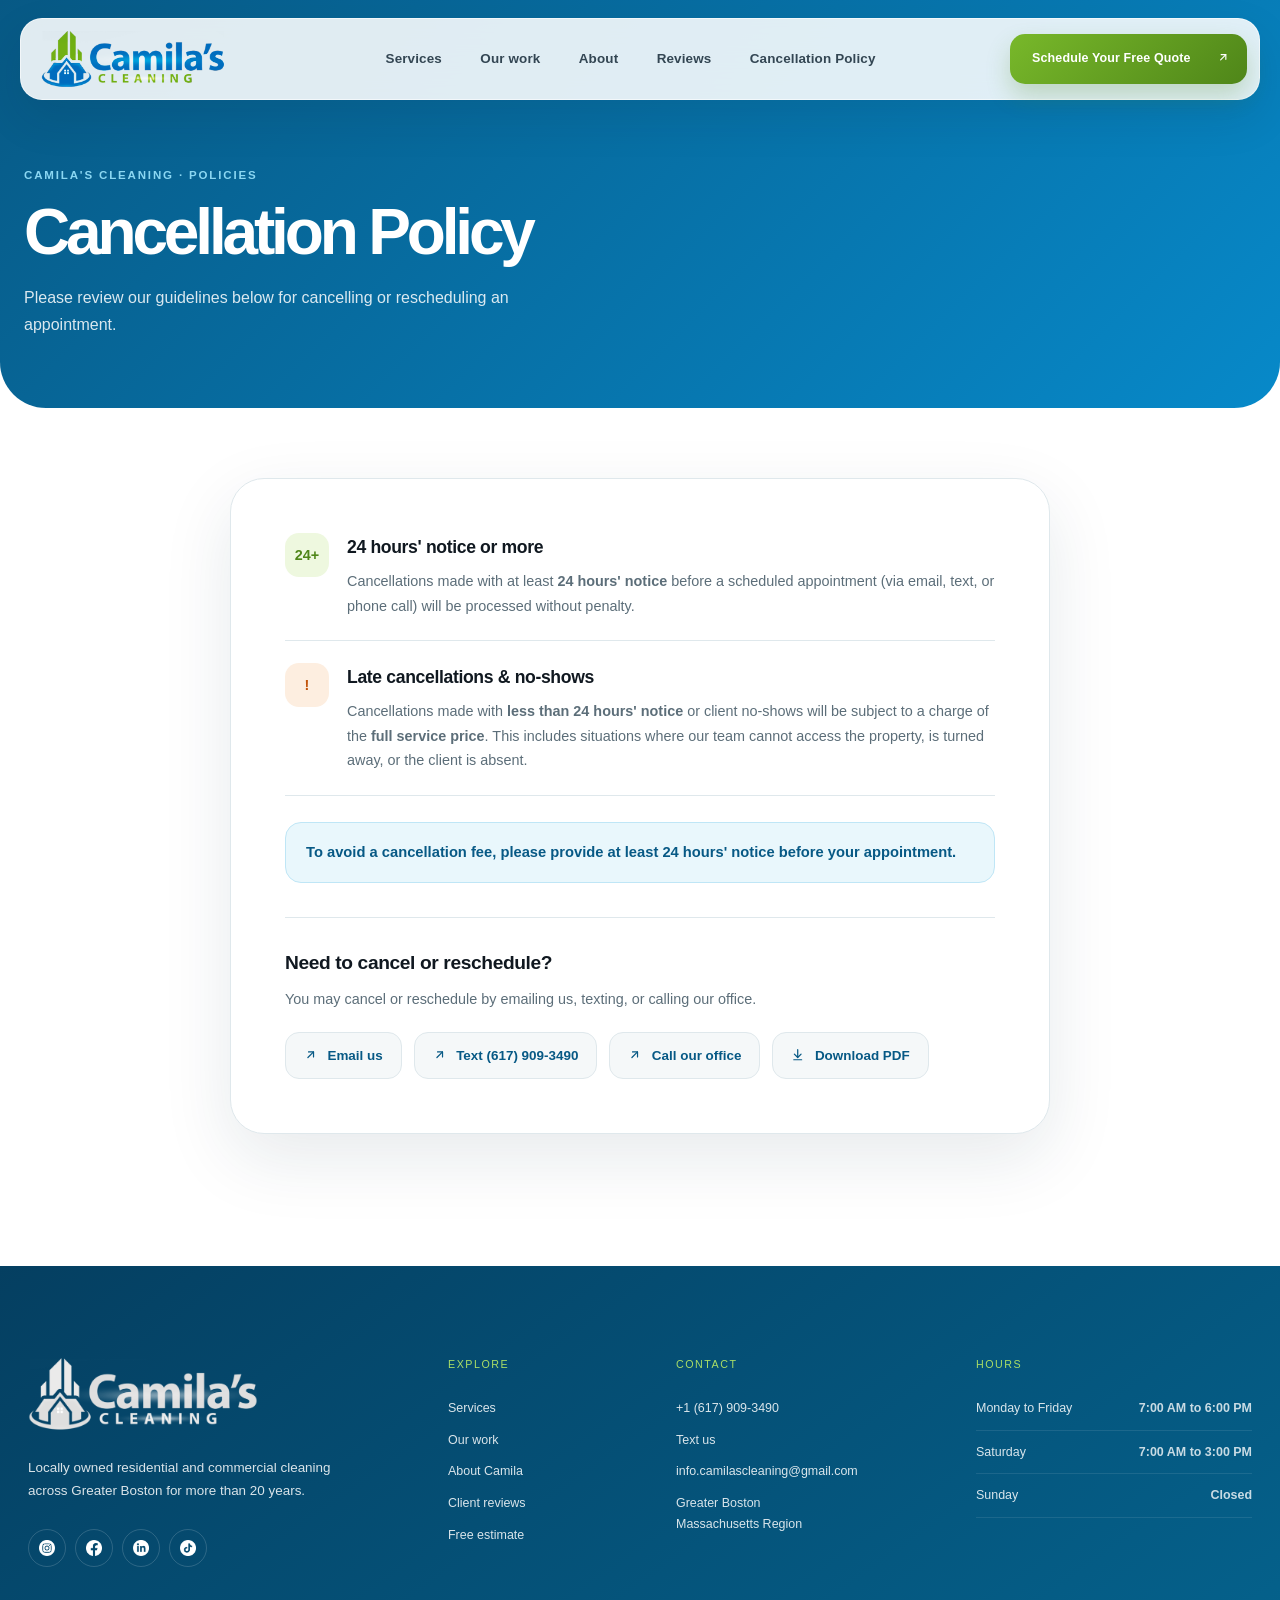
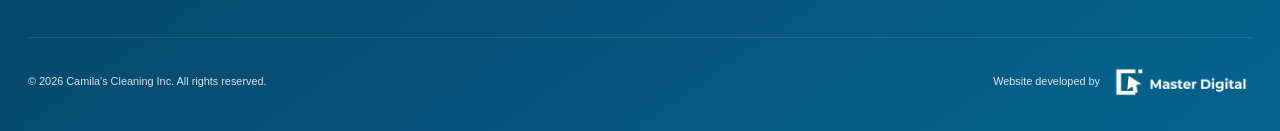
==== cancellation-policy.html @ 4cb4dc49 "Add Facebook/TikTok follow buttons and cancellation policy page Adds Facebook and TikTok buttons nex" ====
<!DOCTYPE html><html lang="en"><head><meta charSet="utf-8"/><meta name="viewport" content="width=device-width, initial-scale=1"/><meta name="theme-color" content="#071d29"/><title>Cancellation Policy | Camila&#x27;s Cleaning Inc</title><meta name="description" content="Camila's Cleaning Inc cancellation policy: how to cancel or reschedule an appointment and avoid a cancellation fee."/><meta property="og:title" content="Cancellation Policy | Camila&#x27;s Cleaning Inc"/><meta property="og:description" content="Please review our guidelines for cancelling or rescheduling an appointment."/><meta property="og:url" content="https://www.camilascleaningservice.com/cancellation-policy.html"/><meta property="og:site_name" content="Camila&#x27;s Cleaning Inc"/><meta property="og:type" content="website"/><meta property="og:locale" content="en_US"/><meta name="robots" content="noindex"/><link rel="shortcut icon" href="assets/brand/camilas-favicon.png"/><link rel="icon" href="assets/brand/camilas-favicon.png"/><link rel="apple-touch-icon" href="assets/brand/camilas-favicon.png"/><link rel="canonical" href="https://www.camilascleaningservice.com/cancellation-policy.html"/><link rel="stylesheet" href="styles.css"/></head><body><script type="application/ld+json">{"@context":"https://schema.org","@type":"WebPage","name":"Cancellation Policy","url":"https://www.camilascleaningservice.com/cancellation-policy.html","isPartOf":{"@type":"WebSite","name":"Camila's Cleaning Inc","url":"https://www.camilascleaningservice.com/"}}</script><svg width="0" height="0" style="position:absolute" aria-hidden="true" focusable="false"><defs><symbol id="i-star" viewBox="0 0 24 24"><path d="M12 17.27L18.18 21l-1.64-7.03L22 9.24l-7.19-.61L12 2 9.19 8.63 2 9.24l5.46 4.73L5.82 21z" fill="currentColor"/></symbol><symbol id="i-arrow-ur" viewBox="0 0 24 24" fill="none" stroke="currentColor" stroke-width="2.2" stroke-linecap="round" stroke-linejoin="round"><path d="M7 17 17 7"/><path d="M8 7h9v9"/></symbol><symbol id="i-arrow-r" viewBox="0 0 24 24" fill="none" stroke="currentColor" stroke-width="2.2" stroke-linecap="round" stroke-linejoin="round"><path d="M4 12h15"/><path d="M13 6l6 6-6 6"/></symbol><symbol id="i-download" viewBox="0 0 24 24" fill="none" stroke="currentColor" stroke-width="2.2" stroke-linecap="round" stroke-linejoin="round"><path d="M12 3v13"/><path d="M6 11l6 6 6-6"/><path d="M5 21h14"/></symbol></defs></svg><div class="site-loader" role="status" aria-live="polite" aria-label="Loading Camila&#x27;s Cleaning"><div class="loader-bubble loader-bubble--one" aria-hidden="true"></div><div class="loader-bubble loader-bubble--two" aria-hidden="true"></div><div class="loader-bubble loader-bubble--three" aria-hidden="true"></div><div class="loader-card"><div class="loader-mark" aria-hidden="true"><img src="assets/brand/camilas-logo-transparent.png" alt="" width="415" height="136"/><span class="loader-shine"></span></div><div class="loader-sparkles" aria-hidden="true"><span></span><span></span><span></span></div><strong>Preparing a fresh start</strong><span class="loader-copy">Camila&#x27;s Cleaning · Greater Boston</span><span class="loader-progress" aria-hidden="true"><i></i></span></div></div><header class="site-header"><a class="brand" href="index.html" aria-label="Camila&#x27;s Cleaning home"><img src="assets/brand/camilas-logo-transparent.png" alt="Camila&#x27;s Cleaning Inc" width="415" height="136"/></a><nav class="desktop-nav" aria-label="Main navigation"><a href="index.html#services">Services</a><a href="index.html#showcase-title">Our work</a><a href="index.html#about">About</a><a href="index.html#reviews">Reviews</a><a href="cancellation-policy.html" aria-current="page">Cancellation Policy</a></nav><a class="header-cta" href="index.html#contact"><span>Schedule Your Free Quote</span><span aria-hidden="true"><svg class="icon"><use href="#i-arrow-ur"></use></svg></span></a><details class="mobile-nav"><summary aria-label="Open navigation"><span></span><span></span></summary><nav aria-label="Mobile navigation"><a href="index.html#services">Services</a><a href="index.html#showcase-title">Our work</a><a href="index.html#about">About</a><a href="index.html#reviews">Reviews</a><a href="cancellation-policy.html" aria-current="page">Cancellation Policy</a><a href="index.html#contact">Free quote</a></nav></details></header><main id="top"><section class="policy-hero"><div class="policy-hero__inner reveal"><p class="eyebrow eyebrow--light">Camila&#x27;s Cleaning · Policies</p><h1>Cancellation Policy</h1><p class="policy-hero__lead">Please review our guidelines below for cancelling or rescheduling an appointment.</p></div></section><section class="section policy" id="policy"><div class="policy-card reveal"><div class="policy-block"><span class="policy-block__badge" aria-hidden="true">24+</span><div><h3>24 hours&#x27; notice or more</h3><p>Cancellations made with at least <strong>24 hours&#x27; notice</strong> before a scheduled appointment (via email, text, or phone call) will be processed without penalty.</p></div></div><div class="policy-block"><span class="policy-block__badge policy-block__badge--warn" aria-hidden="true">!</span><div><h3>Late cancellations &amp; no-shows</h3><p>Cancellations made with <strong>less than 24 hours&#x27; notice</strong> or client no-shows will be subject to a charge of the <strong>full service price</strong>. This includes situations where our team cannot access the property, is turned away, or the client is absent.</p></div></div><p class="policy-highlight">To avoid a cancellation fee, please provide at least 24 hours&#x27; notice before your appointment.</p><div class="policy-contact"><h3>Need to cancel or reschedule?</h3><p>You may cancel or reschedule by emailing us, texting, or calling our office.</p><div class="policy-contact__actions"><a href="mailto:info.camilascleaning@gmail.com?subject=Cancel%20or%20Reschedule%20Appointment"><span aria-hidden="true"><svg class="icon"><use href="#i-arrow-ur"></use></svg></span>Email us</a><a href="sms:+16179093490"><span aria-hidden="true"><svg class="icon"><use href="#i-arrow-ur"></use></svg></span>Text (617) 909-3490</a><a href="tel:+16179093490"><span aria-hidden="true"><svg class="icon"><use href="#i-arrow-ur"></use></svg></span>Call our office</a><a href="assets/documents/cancellation-policy.pdf" target="_blank" rel="noreferrer"><span aria-hidden="true"><svg class="icon"><use href="#i-download"></use></svg></span>Download PDF</a></div></div></div></section></main><footer class="footer"><div class="footer-main"><div class="footer-brand"><a href="index.html" aria-label="Back to home"><img src="assets/brand/camilas-mark-transparent.png" alt="Camila&#x27;s Cleaning Inc" width="600" height="210"/></a><p>Locally owned residential and commercial cleaning across Greater Boston for more than 20 years.</p><div class="social-links" aria-label="Social media"><a href="https://www.instagram.com/camilascleaningservice/" target="_blank" rel="noreferrer" aria-label="Instagram"><img src="assets/social/instagram.png" alt="" width="48" height="48"/></a><a href="https://www.facebook.com/cleaningbycamilas" target="_blank" rel="noreferrer" aria-label="Facebook"><img src="assets/social/facebook.png" alt="" width="48" height="48"/></a><a href="https://www.linkedin.com/in/camila-machado-519096186/" target="_blank" rel="noreferrer" aria-label="LinkedIn"><img src="assets/social/linkedin.png" alt="" width="48" height="48"/></a><a href="https://www.tiktok.com/@camilascleaningservice" target="_blank" rel="noreferrer" aria-label="TikTok"><img src="assets/social/tiktok.png" alt="" width="48" height="48"/></a></div></div><div class="footer-column"><h3>Explore</h3><a href="index.html#services">Services</a><a href="index.html#showcase-title">Our work</a><a href="index.html#about">About Camila</a><a href="index.html#reviews">Client reviews</a><a href="index.html#contact">Free estimate</a></div><div class="footer-column"><h3>Contact</h3><a href="tel:+16179093490">+1 (617) 909-3490</a><a href="sms:+16179093490">Text us</a><a href="mailto:info.camilascleaning@gmail.com">info.camilascleaning@gmail.com</a><span>Greater Boston<br/>Massachusetts Region</span></div><div class="footer-column footer-hours"><h3>Hours</h3><div><span>Monday to Friday</span><strong>7:00 AM to 6:00 PM</strong></div><div><span>Saturday</span><strong>7:00 AM to 3:00 PM</strong></div><div><span>Sunday</span><strong>Closed</strong></div></div></div><div class="footer-bottom"><span>© 2026 Camila&#x27;s Cleaning Inc. All rights reserved.</span><span class="footer-credit"><span>Website developed by</span><img src="assets/brand/master-digital-white.png" alt="Master Digital" width="2400" height="693"/></span></div></footer><div class="mobile-dock" aria-label="Quick contact"><a href="tel:+16179093490"><span>Call</span><strong>(617) 909-3490</strong></a><a href="sms:+16179093490"><span>Text us</span><strong>Free quote <svg class="icon" aria-hidden="true"><use href="#i-arrow-ur"></use></svg></strong></a></div><script src="script.js" defer></script></body></html>
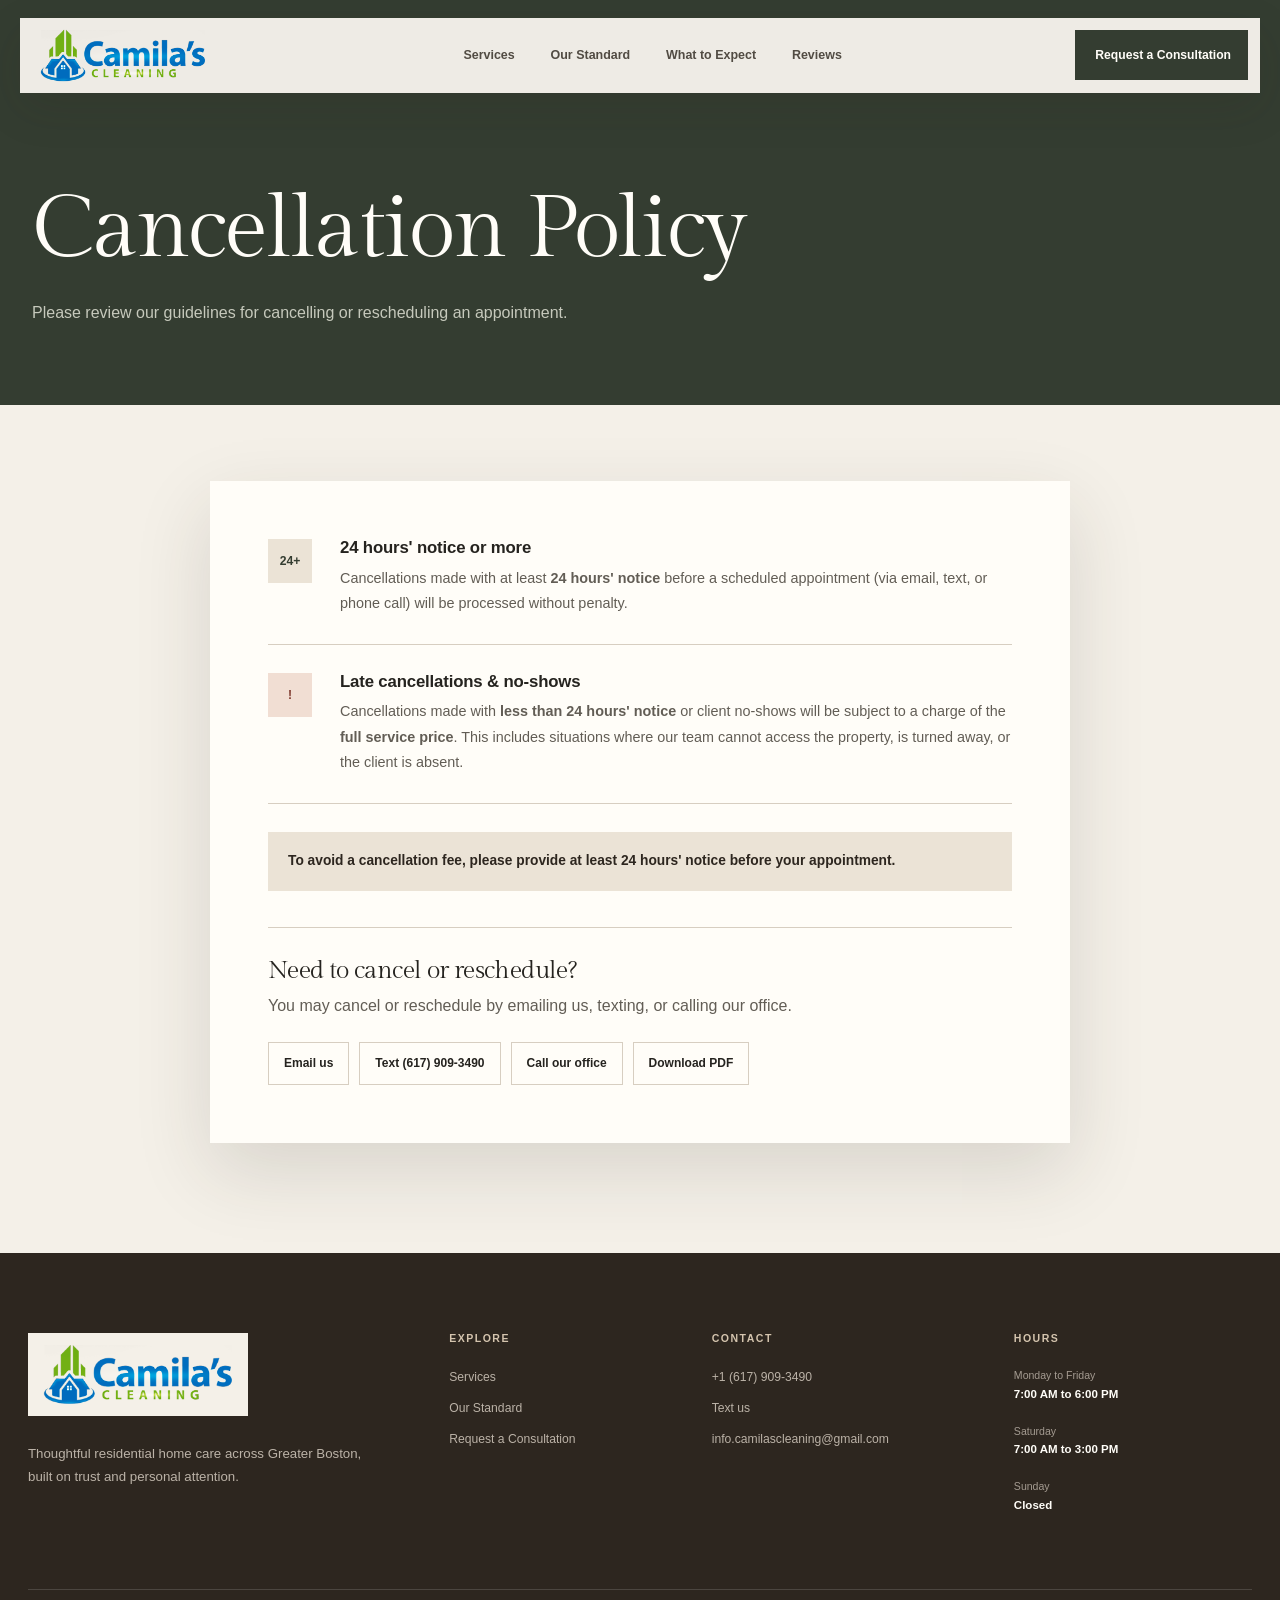
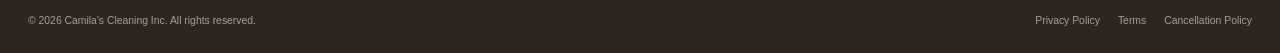
==== commit 42acbedf: "Evolve site with premium residential experience" ====
--- a/cancellation-policy.html
+++ b/cancellation-policy.html
@@ -1 +1,37 @@
-<!DOCTYPE html><html lang="en"><head><meta charSet="utf-8"/><meta name="viewport" content="width=device-width, initial-scale=1"/><meta name="theme-color" content="#071d29"/><title>Cancellation Policy | Camila&#x27;s Cleaning Inc</title><meta name="description" content="Camila's Cleaning Inc cancellation policy: how to cancel or reschedule an appointment and avoid a cancellation fee."/><meta property="og:title" content="Cancellation Policy | Camila&#x27;s Cleaning Inc"/><meta property="og:description" content="Please review our guidelines for cancelling or rescheduling an appointment."/><meta property="og:url" content="https://www.camilascleaningservice.com/cancellation-policy.html"/><meta property="og:site_name" content="Camila&#x27;s Cleaning Inc"/><meta property="og:type" content="website"/><meta property="og:locale" content="en_US"/><meta name="robots" content="noindex"/><link rel="shortcut icon" href="assets/brand/camilas-favicon.png"/><link rel="icon" href="assets/brand/camilas-favicon.png"/><link rel="apple-touch-icon" href="assets/brand/camilas-favicon.png"/><link rel="canonical" href="https://www.camilascleaningservice.com/cancellation-policy.html"/><link rel="stylesheet" href="styles.css"/></head><body><script type="application/ld+json">{"@context":"https://schema.org","@type":"WebPage","name":"Cancellation Policy","url":"https://www.camilascleaningservice.com/cancellation-policy.html","isPartOf":{"@type":"WebSite","name":"Camila's Cleaning Inc","url":"https://www.camilascleaningservice.com/"}}</script><svg width="0" height="0" style="position:absolute" aria-hidden="true" focusable="false"><defs><symbol id="i-star" viewBox="0 0 24 24"><path d="M12 17.27L18.18 21l-1.64-7.03L22 9.24l-7.19-.61L12 2 9.19 8.63 2 9.24l5.46 4.73L5.82 21z" fill="currentColor"/></symbol><symbol id="i-arrow-ur" viewBox="0 0 24 24" fill="none" stroke="currentColor" stroke-width="2.2" stroke-linecap="round" stroke-linejoin="round"><path d="M7 17 17 7"/><path d="M8 7h9v9"/></symbol><symbol id="i-arrow-r" viewBox="0 0 24 24" fill="none" stroke="currentColor" stroke-width="2.2" stroke-linecap="round" stroke-linejoin="round"><path d="M4 12h15"/><path d="M13 6l6 6-6 6"/></symbol><symbol id="i-download" viewBox="0 0 24 24" fill="none" stroke="currentColor" stroke-width="2.2" stroke-linecap="round" stroke-linejoin="round"><path d="M12 3v13"/><path d="M6 11l6 6 6-6"/><path d="M5 21h14"/></symbol></defs></svg><div class="site-loader" role="status" aria-live="polite" aria-label="Loading Camila&#x27;s Cleaning"><div class="loader-bubble loader-bubble--one" aria-hidden="true"></div><div class="loader-bubble loader-bubble--two" aria-hidden="true"></div><div class="loader-bubble loader-bubble--three" aria-hidden="true"></div><div class="loader-card"><div class="loader-mark" aria-hidden="true"><img src="assets/brand/camilas-logo-transparent.png" alt="" width="415" height="136"/><span class="loader-shine"></span></div><div class="loader-sparkles" aria-hidden="true"><span></span><span></span><span></span></div><strong>Preparing a fresh start</strong><span class="loader-copy">Camila&#x27;s Cleaning · Greater Boston</span><span class="loader-progress" aria-hidden="true"><i></i></span></div></div><header class="site-header"><a class="brand" href="index.html" aria-label="Camila&#x27;s Cleaning home"><img src="assets/brand/camilas-logo-transparent.png" alt="Camila&#x27;s Cleaning Inc" width="415" height="136"/></a><nav class="desktop-nav" aria-label="Main navigation"><a href="index.html#services">Services</a><a href="index.html#showcase-title">Our work</a><a href="index.html#about">About</a><a href="index.html#reviews">Reviews</a><a href="cancellation-policy.html" aria-current="page">Cancellation Policy</a></nav><a class="header-cta" href="index.html#contact"><span>Schedule Your Free Quote</span><span aria-hidden="true"><svg class="icon"><use href="#i-arrow-ur"></use></svg></span></a><details class="mobile-nav"><summary aria-label="Open navigation"><span></span><span></span></summary><nav aria-label="Mobile navigation"><a href="index.html#services">Services</a><a href="index.html#showcase-title">Our work</a><a href="index.html#about">About</a><a href="index.html#reviews">Reviews</a><a href="cancellation-policy.html" aria-current="page">Cancellation Policy</a><a href="index.html#contact">Free quote</a></nav></details></header><main id="top"><section class="policy-hero"><div class="policy-hero__inner reveal"><p class="eyebrow eyebrow--light">Camila&#x27;s Cleaning · Policies</p><h1>Cancellation Policy</h1><p class="policy-hero__lead">Please review our guidelines below for cancelling or rescheduling an appointment.</p></div></section><section class="section policy" id="policy"><div class="policy-card reveal"><div class="policy-block"><span class="policy-block__badge" aria-hidden="true">24+</span><div><h3>24 hours&#x27; notice or more</h3><p>Cancellations made with at least <strong>24 hours&#x27; notice</strong> before a scheduled appointment (via email, text, or phone call) will be processed without penalty.</p></div></div><div class="policy-block"><span class="policy-block__badge policy-block__badge--warn" aria-hidden="true">!</span><div><h3>Late cancellations &amp; no-shows</h3><p>Cancellations made with <strong>less than 24 hours&#x27; notice</strong> or client no-shows will be subject to a charge of the <strong>full service price</strong>. This includes situations where our team cannot access the property, is turned away, or the client is absent.</p></div></div><p class="policy-highlight">To avoid a cancellation fee, please provide at least 24 hours&#x27; notice before your appointment.</p><div class="policy-contact"><h3>Need to cancel or reschedule?</h3><p>You may cancel or reschedule by emailing us, texting, or calling our office.</p><div class="policy-contact__actions"><a href="mailto:info.camilascleaning@gmail.com?subject=Cancel%20or%20Reschedule%20Appointment"><span aria-hidden="true"><svg class="icon"><use href="#i-arrow-ur"></use></svg></span>Email us</a><a href="sms:+16179093490"><span aria-hidden="true"><svg class="icon"><use href="#i-arrow-ur"></use></svg></span>Text (617) 909-3490</a><a href="tel:+16179093490"><span aria-hidden="true"><svg class="icon"><use href="#i-arrow-ur"></use></svg></span>Call our office</a><a href="assets/documents/cancellation-policy.pdf" target="_blank" rel="noreferrer"><span aria-hidden="true"><svg class="icon"><use href="#i-download"></use></svg></span>Download PDF</a></div></div></div></section></main><footer class="footer"><div class="footer-main"><div class="footer-brand"><a href="index.html" aria-label="Back to home"><img src="assets/brand/camilas-mark-transparent.png" alt="Camila&#x27;s Cleaning Inc" width="600" height="210"/></a><p>Locally owned residential and commercial cleaning across Greater Boston for more than 20 years.</p><div class="social-links" aria-label="Social media"><a href="https://www.instagram.com/camilascleaningservice/" target="_blank" rel="noreferrer" aria-label="Instagram"><img src="assets/social/instagram.png" alt="" width="48" height="48"/></a><a href="https://www.facebook.com/cleaningbycamilas" target="_blank" rel="noreferrer" aria-label="Facebook"><img src="assets/social/facebook.png" alt="" width="48" height="48"/></a><a href="https://www.linkedin.com/in/camila-machado-519096186/" target="_blank" rel="noreferrer" aria-label="LinkedIn"><img src="assets/social/linkedin.png" alt="" width="48" height="48"/></a><a href="https://www.tiktok.com/@camilascleaningservice" target="_blank" rel="noreferrer" aria-label="TikTok"><img src="assets/social/tiktok.png" alt="" width="48" height="48"/></a></div></div><div class="footer-column"><h3>Explore</h3><a href="index.html#services">Services</a><a href="index.html#showcase-title">Our work</a><a href="index.html#about">About Camila</a><a href="index.html#reviews">Client reviews</a><a href="index.html#contact">Free estimate</a></div><div class="footer-column"><h3>Contact</h3><a href="tel:+16179093490">+1 (617) 909-3490</a><a href="sms:+16179093490">Text us</a><a href="mailto:info.camilascleaning@gmail.com">info.camilascleaning@gmail.com</a><span>Greater Boston<br/>Massachusetts Region</span></div><div class="footer-column footer-hours"><h3>Hours</h3><div><span>Monday to Friday</span><strong>7:00 AM to 6:00 PM</strong></div><div><span>Saturday</span><strong>7:00 AM to 3:00 PM</strong></div><div><span>Sunday</span><strong>Closed</strong></div></div></div><div class="footer-bottom"><span>© 2026 Camila&#x27;s Cleaning Inc. All rights reserved.</span><span class="footer-credit"><span>Website developed by</span><img src="assets/brand/master-digital-white.png" alt="Master Digital" width="2400" height="693"/></span></div></footer><div class="mobile-dock" aria-label="Quick contact"><a href="tel:+16179093490"><span>Call</span><strong>(617) 909-3490</strong></a><a href="sms:+16179093490"><span>Text us</span><strong>Free quote <svg class="icon" aria-hidden="true"><use href="#i-arrow-ur"></use></svg></strong></a></div><script src="script.js" defer></script></body></html>+<!doctype html>
+<html lang="en">
+<head>
+  <meta charset="utf-8">
+  <meta name="viewport" content="width=device-width, initial-scale=1">
+  <meta name="theme-color" content="#343d31">
+  <title>Cancellation Policy | Camila's Cleaning Inc</title>
+  <meta name="description" content="Review Camila's Cleaning cancellation and rescheduling guidelines, including notice periods and contact options.">
+  <meta name="robots" content="noindex,follow">
+  <link rel="canonical" href="https://www.camilascleaningservice.com/cancellation-policy.html">
+  <link rel="icon" href="assets/brand/camilas-favicon.png">
+  <link rel="stylesheet" href="styles.css?v=20260816">
+</head>
+<body>
+  <a class="skip-link" href="#main">Skip to main content</a>
+  <header class="site-header" data-header>
+    <a class="brand" href="index.html" aria-label="Camila's Cleaning home"><img src="assets/brand/camilas-logo-transparent.png" alt="Camila's Cleaning Inc" width="415" height="136"></a>
+    <nav class="desktop-nav" aria-label="Main navigation"><a href="index.html#services">Services</a><a href="index.html#standard">Our Standard</a><a href="index.html#experience">What to Expect</a><a href="index.html#reviews">Reviews</a></nav>
+    <a class="header-cta" href="index.html#consultation">Request a Consultation</a>
+    <details class="mobile-nav"><summary aria-label="Open navigation"><span></span><span></span></summary><nav aria-label="Mobile navigation"><a href="index.html#services">Services</a><a href="index.html#standard">Our Standard</a><a href="index.html#experience">What to Expect</a><a href="index.html#reviews">Reviews</a><a href="index.html#consultation">Request a Consultation</a></nav></details>
+  </header>
+  <main id="main">
+    <section class="policy-hero"><div class="policy-hero__inner"><h1>Cancellation Policy</h1><p class="policy-hero__lead">Please review our guidelines for cancelling or rescheduling an appointment.</p></div></section>
+    <section class="section policy">
+      <div class="policy-card">
+        <div class="policy-block"><span class="policy-block__badge" aria-hidden="true">24+</span><div><h3>24 hours' notice or more</h3><p>Cancellations made with at least <strong>24 hours' notice</strong> before a scheduled appointment (via email, text, or phone call) will be processed without penalty.</p></div></div>
+        <div class="policy-block"><span class="policy-block__badge policy-block__badge--warn" aria-hidden="true">!</span><div><h3>Late cancellations &amp; no-shows</h3><p>Cancellations made with <strong>less than 24 hours' notice</strong> or client no-shows will be subject to a charge of the <strong>full service price</strong>. This includes situations where our team cannot access the property, is turned away, or the client is absent.</p></div></div>
+        <p class="policy-highlight">To avoid a cancellation fee, please provide at least 24 hours' notice before your appointment.</p>
+        <div class="policy-contact"><h3>Need to cancel or reschedule?</h3><p>You may cancel or reschedule by emailing us, texting, or calling our office.</p><div class="policy-contact__actions"><a href="mailto:info.camilascleaning@gmail.com?subject=Cancel%20or%20Reschedule%20Appointment">Email us</a><a href="sms:+16179093490">Text (617) 909-3490</a><a href="tel:+16179093490">Call our office</a><a href="assets/documents/cancellation-policy.pdf" target="_blank" rel="noreferrer">Download PDF</a></div></div>
+      </div>
+    </section>
+  </main>
+  <footer class="footer"><div class="footer-main"><div class="footer-brand"><a href="index.html" aria-label="Camila's Cleaning home"><img src="assets/brand/camilas-logo-transparent.png" alt="Camila's Cleaning Inc" width="415" height="136"></a><p>Thoughtful residential home care across Greater Boston, built on trust and personal attention.</p></div><div class="footer-column"><h3>Explore</h3><a href="index.html#services">Services</a><a href="index.html#standard">Our Standard</a><a href="index.html#consultation">Request a Consultation</a></div><div class="footer-column"><h3>Contact</h3><a href="tel:+16179093490">+1 (617) 909-3490</a><a href="sms:+16179093490">Text us</a><a href="mailto:info.camilascleaning@gmail.com">info.camilascleaning@gmail.com</a></div><div class="footer-column footer-hours"><h3>Hours</h3><div><span>Monday to Friday</span><strong>7:00 AM to 6:00 PM</strong></div><div><span>Saturday</span><strong>7:00 AM to 3:00 PM</strong></div><div><span>Sunday</span><strong>Closed</strong></div></div></div><div class="footer-bottom"><span>© 2026 Camila's Cleaning Inc. All rights reserved.</span><nav aria-label="Legal"><a href="privacy-policy.html">Privacy Policy</a><a href="terms.html">Terms</a><a href="cancellation-policy.html" aria-current="page">Cancellation Policy</a></nav></div></footer>
+  <script type="application/ld+json">{"@context":"https://schema.org","@type":"WebPage","name":"Cancellation Policy","url":"https://www.camilascleaningservice.com/cancellation-policy.html","isPartOf":{"@type":"WebSite","name":"Camila's Cleaning Inc","url":"https://www.camilascleaningservice.com/"}}</script>
+  <script src="script.js" defer></script>
+</body>
+</html>
--- a/styles.css
+++ b/styles.css
@@ -0,0 +1,413 @@
+@font-face{font-family:"Gilda Display";src:url("assets/fonts/gilda-display/gilda-display-regular.ttf") format("truetype");font-style:normal;font-weight:400;font-display:swap}
+
+:root{
+  --ivory:#f4f0e8;
+  --linen:#ebe3d6;
+  --sand:#d4c4ae;
+  --taupe:#9b8973;
+  --clay:#80654d;
+  --walnut:#2d261f;
+  --ink:#25231f;
+  --ink-soft:#625d55;
+  --olive:#59604a;
+  --olive-dark:#343d31;
+  --white:#fffdf8;
+  --line:#d7cec1;
+  --serif:"Gilda Display",Georgia,serif;
+  --sans:"Aptos","Segoe UI",Arial,sans-serif;
+  --content:min(1240px,calc(100% - 64px));
+  --focus:#66724e;
+  --shadow:0 28px 72px rgba(53,44,35,.14);
+}
+
+*{box-sizing:border-box}
+html{scroll-behavior:smooth;scroll-padding-top:108px;overflow-x:hidden}
+body{margin:0;background:var(--ivory);color:var(--ink);font-family:var(--sans);font-size:16px;line-height:1.65;-webkit-font-smoothing:antialiased;overflow-x:hidden}
+img,video,svg{display:block;max-width:100%}
+a{color:inherit;text-decoration:none}
+button,input,select,textarea{font:inherit}
+button{cursor:pointer}
+::selection{background:var(--olive);color:var(--white)}
+::-webkit-scrollbar{width:12px}
+::-webkit-scrollbar-track{background:var(--linen)}
+::-webkit-scrollbar-thumb{background:var(--taupe);border:3px solid var(--linen);border-radius:10px}
+:focus-visible{outline:3px solid var(--focus);outline-offset:4px}
+.svg-defs{position:absolute;width:0;height:0;overflow:hidden}
+.skip-link{position:fixed;z-index:1000;top:10px;left:10px;padding:10px 14px;background:var(--walnut);color:var(--white);transform:translateY(-160%);transition:transform .2s ease}
+.skip-link:focus{transform:none}
+
+h1,h2,h3{margin:0;font-family:var(--serif);font-weight:400;letter-spacing:-.025em;line-height:1.03;text-wrap:balance}
+h1{font-size:clamp(3.45rem,6.8vw,5.9rem)}
+h2{font-size:clamp(2.65rem,5vw,4.75rem)}
+h3{font-size:clamp(1.55rem,2.35vw,2.35rem)}
+p{margin:0;color:var(--ink-soft)}
+.section{width:var(--content);margin-inline:auto;padding:clamp(100px,12vw,172px) 0}
+.section-intro{display:grid;grid-template-columns:minmax(0,1.25fr) minmax(280px,.75fr);gap:clamp(40px,8vw,120px);align-items:end;margin-bottom:clamp(58px,7vw,94px)}
+.section-intro h2{max-width:760px}
+.section-intro p{max-width:520px;font-size:1.02rem;line-height:1.8}
+.section-intro--wide{grid-template-columns:minmax(0,1.1fr) minmax(320px,.9fr)}
+.button{display:inline-flex;align-items:center;justify-content:space-between;gap:30px;min-height:56px;padding:0 20px 0 24px;border:0;border-radius:2px;font-size:.83rem;font-weight:650;letter-spacing:.01em;transition:transform .24s cubic-bezier(.22,1,.36,1),background-color .2s,color .2s}
+.button svg,.text-link svg,.header-cta svg,.work-gallery__video span svg,.google-link>svg{width:18px;height:18px;flex:none}
+.button:hover,.button:focus-visible{transform:translateY(-3px)}
+.button--light{background:var(--white);color:var(--walnut)}
+.button--light:hover{background:var(--linen)}
+.button--sand{background:var(--sand);color:var(--walnut)}
+.button--sand:hover{background:#e0d1bc}
+.button--dark{background:var(--walnut);color:var(--white)}
+.button--dark:hover{background:var(--olive-dark)}
+.text-link{display:inline-flex;align-items:center;gap:10px;width:max-content;font-size:.84rem;font-weight:650;text-decoration:underline;text-decoration-thickness:1px;text-underline-offset:7px;transition:opacity .2s}
+.text-link:hover{opacity:.7}
+.text-link--light{color:var(--white)}
+
+.site-header{position:fixed;z-index:100;top:18px;left:50%;width:min(1340px,calc(100% - 40px));min-height:74px;padding:10px 12px 10px 20px;display:grid;grid-template-columns:190px 1fr auto;align-items:center;background:rgba(250,247,241,.94);backdrop-filter:blur(16px);box-shadow:0 15px 46px rgba(42,35,28,.12);transform:translateX(-50%);transition:box-shadow .25s,background .25s}
+.site-header.is-scrolled{background:rgba(250,247,241,.98);box-shadow:0 18px 52px rgba(42,35,28,.18)}
+.brand{width:166px}
+.brand img{width:100%;height:auto}
+.desktop-nav{display:flex;justify-content:center;gap:clamp(18px,2.8vw,42px)}
+.desktop-nav a{position:relative;color:#514b43;font-size:.78rem;font-weight:620}
+.desktop-nav a::after{content:"";position:absolute;right:0;bottom:-8px;left:0;height:1px;background:var(--olive);transform:scaleX(0);transform-origin:right;transition:transform .22s}
+.desktop-nav a:hover::after,.desktop-nav a:focus-visible::after{transform:scaleX(1);transform-origin:left}
+.header-cta{display:flex;align-items:center;gap:20px;min-height:50px;padding:0 17px 0 20px;background:var(--olive-dark);color:var(--white);font-size:.76rem;font-weight:650;transition:background .2s,transform .2s}
+.header-cta:hover,.header-cta:focus-visible{background:var(--walnut);transform:translateY(-2px)}
+.header-cta svg{width:17px;height:17px}
+.mobile-nav{display:none}
+
+.hero{min-height:min(920px,100svh);display:grid;grid-template-columns:minmax(0,.84fr) minmax(0,1.16fr);padding-top:0;background:var(--walnut);color:var(--white);overflow:hidden}
+.hero-copy{position:relative;z-index:2;display:flex;flex-direction:column;justify-content:center;padding:150px clamp(42px,6vw,96px) 74px max(40px,calc(50vw - 670px))}
+.hero-location{margin-bottom:32px;color:#d6cbbb;font-size:.68rem;font-weight:650;letter-spacing:.15em;text-transform:uppercase}
+.hero h1{max-width:650px;color:var(--white)}
+.hero-lead{max-width:540px;margin-top:28px;color:#d7cec2;font-size:1.05rem;line-height:1.8}
+.hero-actions{display:flex;align-items:center;gap:28px;margin-top:38px}
+.hero-note{max-width:440px;margin-top:clamp(50px,9vh,92px);padding-top:22px;border-top:1px solid rgba(255,255,255,.24);color:#bdb4a8;font-family:var(--serif);font-size:1.1rem;line-height:1.5}
+.hero-visual{position:relative;min-height:720px;overflow:hidden;clip-path:inset(0 0 0 100%);animation:hero-unveil 1.25s .1s cubic-bezier(.16,1,.3,1) forwards}
+.hero-visual::after{content:"";position:absolute;inset:0;background:linear-gradient(90deg,rgba(45,38,31,.22),transparent 30%)}
+.hero-visual>img{width:100%;height:100%;object-fit:cover;object-position:center 58%;filter:saturate(.72) sepia(.08) contrast(.96)}
+.hero-caption{position:absolute;z-index:2;right:0;bottom:0;min-width:280px;padding:22px 30px;background:var(--ivory);color:var(--walnut)}
+.hero-caption span{display:block;color:var(--ink-soft);font-size:.64rem;letter-spacing:.13em;text-transform:uppercase}
+.hero-caption strong{display:block;margin-top:5px;font-family:var(--serif);font-size:1.12rem;font-weight:400}
+@keyframes hero-unveil{to{clip-path:inset(0 0 0 0)}}
+
+.trust-ribbon{display:grid;grid-template-columns:repeat(4,1fr);width:100%;border-bottom:1px solid var(--line);background:var(--linen)}
+.trust-ribbon span{padding:22px 18px;border-right:1px solid var(--line);color:#5d554c;text-align:center;font-size:.67rem;font-weight:650;letter-spacing:.1em;text-transform:uppercase}
+.trust-ribbon span:last-child{border-right:0}
+
+.service-editorial{display:grid;grid-template-columns:minmax(0,1.02fr) minmax(0,.98fr);gap:clamp(44px,6vw,82px);align-items:start}
+.service-feature{background:var(--linen)}
+.service-feature__image{height:480px;overflow:hidden}
+.service-feature__image img{width:100%;height:100%;object-fit:cover;object-position:center 62%;filter:saturate(.7)}
+.service-feature__copy{padding:38px 42px 44px}
+.service-index{display:block;color:var(--clay);font-size:.67rem;font-weight:680;letter-spacing:.14em}
+.service-feature h3{max-width:430px;margin-top:20px;font-size:clamp(2.2rem,3.3vw,3.45rem)}
+.service-feature p{max-width:500px;margin-top:18px;line-height:1.75}
+.service-details{display:flex;flex-wrap:wrap;gap:8px 22px;margin:28px 0 0;padding:20px 0 0;border-top:1px solid #cfc2b2;list-style:none}
+.service-details li{color:#574e44;font-size:.72rem;font-weight:630;letter-spacing:.06em;text-transform:uppercase}
+.service-list article{display:grid;grid-template-columns:52px 1fr;gap:20px;padding:30px 0;border-top:1px solid var(--line)}
+.service-list article:last-child{border-bottom:1px solid var(--line)}
+.service-list h3{font-size:clamp(1.75rem,2.5vw,2.6rem)}
+.service-list p{max-width:520px;margin-top:12px;font-size:.92rem;line-height:1.75}
+.additional-services{display:grid;grid-template-columns:minmax(240px,.7fr) minmax(320px,1fr) auto;gap:30px;align-items:center;margin-top:60px;padding:28px 0;border-top:1px solid var(--line);border-bottom:1px solid var(--line)}
+.additional-services>p{font-family:var(--serif);font-size:1.28rem;color:var(--ink)}
+.additional-services>div{display:flex;gap:12px 24px;flex-wrap:wrap}
+.additional-services>div span{font-size:.78rem;font-weight:640;color:#5c554c}
+
+.standard{padding:clamp(94px,10vw,145px) max(32px,calc(50vw - 620px));background:var(--olive-dark);color:var(--white)}
+.standard-heading{display:grid;grid-template-columns:1fr .7fr;gap:50px;align-items:end;margin-bottom:72px}
+.standard-heading h2{color:var(--white)}
+.standard-heading p{max-width:440px;color:#c8cabc;font-family:var(--serif);font-size:1.3rem;line-height:1.55}
+.standard-layout{display:grid;grid-template-columns:minmax(0,.8fr) minmax(0,1.2fr);gap:clamp(50px,8vw,120px);align-items:start}
+.standard-image{height:760px;overflow:hidden}
+.standard-image img{width:100%;height:100%;object-fit:cover;filter:saturate(.58) contrast(.96)}
+.standard-principles article{display:grid;grid-template-columns:52px 1fr;gap:20px;padding:25px 0;border-top:1px solid rgba(255,255,255,.2)}
+.standard-principles article>span{padding-top:5px;color:#b8ae9d;font-size:.66rem;letter-spacing:.14em}
+.standard-principles h3{color:var(--white);font-size:1.75rem}
+.standard-principles p{max-width:560px;margin-top:8px;color:#bdc0b3;font-size:.9rem;line-height:1.7}
+.standard-principles .button{margin-top:34px}
+
+.founder{display:grid;grid-template-columns:minmax(0,.9fr) minmax(0,1.1fr);min-height:740px;background:var(--linen)}
+.founder-image{overflow:hidden}
+.founder-image img{width:100%;height:100%;object-fit:cover;object-position:center 32%;filter:saturate(.75)}
+.founder-copy{display:flex;flex-direction:column;justify-content:center;padding:clamp(70px,9vw,140px) max(40px,calc(50vw - 620px)) clamp(70px,9vw,140px) clamp(50px,8vw,130px)}
+.founder-name{margin-bottom:25px;color:var(--clay);font-size:.68rem;font-weight:680;letter-spacing:.15em;text-transform:uppercase}
+.founder-copy h2{max-width:650px}
+.founder-lead{max-width:600px;margin-top:30px;color:var(--ink);font-family:var(--serif);font-size:1.35rem;line-height:1.55}
+.founder-copy>p:not(.founder-name):not(.founder-lead){max-width:600px;margin-top:20px;line-height:1.8}
+.founder-signature{display:block;margin-top:38px;font-family:var(--serif);font-size:1.22rem;color:var(--olive-dark)}
+
+.journey{padding-bottom:clamp(110px,13vw,180px)}
+.journey-list{display:grid;grid-template-columns:repeat(5,1fr);margin:0;padding:0;border-top:1px solid var(--line);list-style:none}
+.journey-list li{min-height:300px;padding:26px 25px 30px;border-right:1px solid var(--line);display:flex;flex-direction:column}
+.journey-list li:last-child{border-right:0}
+.journey-list>li>span{color:var(--clay);font-size:.66rem;font-weight:680;letter-spacing:.14em}
+.journey-list li>div{margin-top:auto}
+.journey-list h3{font-size:1.62rem}
+.journey-list p{margin-top:14px;font-size:.84rem;line-height:1.7}
+
+.work{padding:clamp(80px,10vw,130px) max(24px,calc(50vw - 670px));background:var(--walnut);color:var(--white)}
+.work-heading{display:flex;justify-content:space-between;align-items:end;gap:40px;margin-bottom:56px}
+.work-heading h2{max-width:780px;color:var(--white)}
+.work-gallery{display:grid;grid-template-columns:1.35fr .82fr .82fr;gap:14px;height:620px}
+.work-gallery>img,.work-gallery__video,.work-gallery__video video{width:100%;height:100%;object-fit:cover;overflow:hidden}
+.work-gallery>img{filter:saturate(.68)}
+.work-gallery__video{position:relative}
+.work-gallery__video::after{content:"";position:absolute;inset:0;background:linear-gradient(0deg,rgba(20,16,13,.65),transparent 45%)}
+.work-gallery__video span{position:absolute;z-index:2;right:24px;bottom:22px;left:24px;display:flex;justify-content:space-between;align-items:center;color:var(--white);font-family:var(--serif);font-size:1.25rem}
+
+.reviews-heading{display:flex;justify-content:space-between;align-items:end;gap:50px;margin-bottom:62px}
+.reviews-heading>div p{margin-top:18px;font-size:1rem}
+.google-link{display:grid;grid-template-columns:34px 1fr 20px;gap:14px;align-items:center;padding:16px 18px;background:var(--white);box-shadow:0 14px 40px rgba(55,46,37,.08);transition:transform .2s}
+.google-link:hover{transform:translateY(-3px)}
+.google-link strong,.google-link small{display:block}
+.google-link strong{font-size:.76rem}
+.google-link small{margin-top:2px;color:var(--ink-soft);font-size:.64rem}
+.review-carousel{width:100%;overflow-x:auto;overflow-y:hidden;scrollbar-width:none}
+.review-carousel::-webkit-scrollbar{display:none}
+.review-carousel.is-ready{overflow:hidden;-webkit-mask-image:linear-gradient(90deg,transparent,#000 3%,#000 97%,transparent);mask-image:linear-gradient(90deg,transparent,#000 3%,#000 97%,transparent)}
+.review-track{display:flex;gap:18px;width:max-content;transform:translateZ(0)}
+.review-group{display:flex;align-items:stretch;gap:18px}
+.review-carousel.is-ready .review-track{animation:review-marquee 46s linear infinite}
+.review-carousel.is-ready:not(.is-paused):not(:hover):not(:focus-within) .review-track{will-change:transform}
+.review-carousel:hover .review-track,.review-carousel:focus-within .review-track,.review-carousel.is-paused .review-track{animation-play-state:paused}
+.review-card{flex:0 0 clamp(340px,31vw,420px);min-height:460px;padding:32px;display:flex;flex-direction:column;border:1px solid var(--line);background:rgba(255,253,248,.25)}
+.review-card--featured{background:var(--linen)}
+.review-meta{display:flex;justify-content:space-between;align-items:center}
+.review-stars{display:flex;gap:2px;color:#987248}
+.review-stars svg{width:13px;height:13px}
+.review-card blockquote{margin:36px 0 34px;color:#39352f;font-family:var(--serif);font-size:1.12rem;line-height:1.55}
+.review-card footer{display:flex;align-items:center;gap:13px;margin-top:auto}
+.review-card footer img{width:48px;height:48px;border-radius:50%;object-fit:cover}
+.review-card footer strong{font-size:.74rem;font-weight:650}
+@keyframes review-marquee{to{transform:translate3d(calc(-50% - 9px),0,0)}}
+
+.areas{position:relative;display:grid;grid-template-columns:minmax(0,1.1fr) minmax(320px,.9fr);gap:80px;align-items:center;padding:clamp(86px,10vw,140px) max(32px,calc(50vw - 620px));background:var(--olive);color:var(--white);overflow:hidden}
+.areas-copy{position:relative;z-index:2}
+.areas h2{color:var(--white)}
+.areas-copy>p{max-width:640px;margin-top:26px;color:#e3e0d7;font-size:1.05rem;line-height:1.8}
+.areas-copy .areas-note{max-width:570px;color:#d8dbd1;font-size:.88rem}
+.areas .text-link{margin-top:32px}
+.areas-map{position:relative;min-height:360px;border:1px solid rgba(255,255,255,.22);display:flex;flex-direction:column;justify-content:center;padding:50px;background:rgba(255,255,255,.04)}
+.areas-map::before,.areas-map::after{content:"";position:absolute;border:1px solid rgba(255,255,255,.14);border-radius:50%}
+.areas-map::before{width:250px;height:250px;right:-40px;top:-60px}
+.areas-map::after{width:180px;height:180px;right:70px;bottom:-90px}
+.areas-map span{font-size:.66rem;letter-spacing:.15em;text-transform:uppercase;color:#e3e0d7}
+.areas-map strong{margin-top:12px;font-family:var(--serif);font-size:clamp(3rem,5vw,5rem);font-weight:400;line-height:.9}
+.areas-map i{position:absolute;right:23%;top:38%;width:12px;height:12px;border:3px solid var(--sand);border-radius:50%;box-shadow:0 0 0 10px rgba(212,196,174,.14)}
+
+.consultation{display:grid;grid-template-columns:minmax(0,.72fr) minmax(0,1.28fr);gap:clamp(50px,8vw,120px);padding:clamp(95px,11vw,150px) max(32px,calc(50vw - 620px));background:var(--white)}
+.consultation-copy{align-self:start;position:sticky;top:130px}
+.consultation-copy h2{max-width:480px}
+.consultation-copy>p{max-width:500px;margin-top:28px;line-height:1.8}
+.consultation-direct{margin-top:42px;border-top:1px solid var(--line)}
+.consultation-direct a{display:grid;grid-template-columns:54px 1fr;gap:18px;padding:16px 0;border-bottom:1px solid var(--line)}
+.consultation-direct span{color:var(--clay);font-size:.65rem;letter-spacing:.1em;text-transform:uppercase}
+.consultation-direct strong{font-size:.83rem;overflow-wrap:anywhere}
+.consultation-copy .consultation-hours{margin-top:26px;color:var(--ink-soft);font-size:.75rem}
+.consultation-form{display:grid;grid-template-columns:repeat(2,minmax(0,1fr));gap:24px 18px;padding:clamp(28px,4vw,50px);background:var(--ivory);box-shadow:var(--shadow)}
+.field{display:flex;flex-direction:column;gap:8px}
+.field--full{grid-column:1/-1}
+.field label{color:#4d473f;font-size:.73rem;font-weight:650}
+.field label span{color:#8a3f31}
+.field input,.field select,.field textarea{width:100%;min-height:51px;padding:12px 13px;border:1px solid #c8bcac;border-radius:0;background:var(--white);color:var(--ink);font-size:.86rem;transition:border-color .2s,box-shadow .2s}
+.field textarea{min-height:125px;resize:vertical}
+.field input::placeholder,.field textarea::placeholder{color:#746c62;opacity:1}
+.field input:focus,.field select:focus,.field textarea:focus{outline:0;border-color:var(--olive);box-shadow:0 0 0 3px rgba(89,96,74,.14)}
+.field [aria-invalid="true"]{border-color:#9c493b;background:#fff9f7}
+.form-footer{display:flex;justify-content:space-between;align-items:center;gap:30px;margin-top:8px;padding-top:26px;border-top:1px solid var(--line)}
+.form-footer p{max-width:330px;font-size:.68rem;line-height:1.6}
+.form-footer p a{text-decoration:underline;text-underline-offset:3px}
+.form-footer .button{white-space:nowrap}
+.form-status{min-height:24px;color:var(--olive-dark);font-size:.78rem;font-weight:620}
+.form-status.is-error{color:#8c362b}
+.form-honeypot{position:absolute;left:-9999px;width:1px;height:1px;overflow:hidden}
+
+.footer{padding:80px max(28px,calc(50vw - 620px)) 24px;background:var(--walnut);color:var(--white)}
+.footer-main{display:grid;grid-template-columns:1.35fr .75fr .9fr .9fr;gap:clamp(38px,5vw,72px);padding-bottom:66px}
+.footer-brand>a{display:inline-flex;align-items:center;justify-content:center;width:220px;min-height:74px;padding:10px 15px;background:var(--ivory)}
+.footer-brand>a img{width:100%;height:auto;max-width:100%;filter:none}
+.footer-brand>p{max-width:340px;margin-top:26px;color:#bbb2a7;font-size:.83rem;line-height:1.75}
+.social-links{display:flex;gap:10px;margin-top:28px}
+.social-links a{display:grid;place-items:center;width:44px;height:44px;border:1px solid rgba(255,255,255,.18);transition:background .2s,transform .2s}
+.social-links a:hover{background:rgba(255,255,255,.1);transform:translateY(-2px)}
+.social-links img{width:17px;height:17px;object-fit:contain;filter:grayscale(1) brightness(2)}
+.footer-column{display:flex;flex-direction:column;align-items:flex-start;gap:11px}
+.footer-column h3{margin-bottom:12px;color:#d4c4ae;font-family:var(--sans);font-size:.66rem;font-weight:700;letter-spacing:.14em;text-transform:uppercase}
+.footer-column a,.footer-column>span{color:#bbb2a7;font-size:.76rem;transition:color .2s}
+.footer-column a:hover{color:var(--white)}
+.footer-hours div{display:flex;flex-direction:column;margin-bottom:8px}
+.footer-hours div span{color:#a49b91;font-size:.66rem}
+.footer-hours div strong{font-size:.72rem;font-weight:560}
+.footer-bottom{display:flex;justify-content:space-between;align-items:center;gap:28px;padding-top:22px;border-top:1px solid rgba(255,255,255,.14);color:#a8a096;font-size:.65rem}
+.footer-bottom nav{display:flex;gap:18px}
+.footer-bottom a:hover{color:var(--white)}
+.footer-credit{display:flex;align-items:center;gap:9px}
+.footer-credit img{width:70px;height:auto}
+.mobile-dock{display:none}
+
+/* Policy and legal pages */
+.policy-hero{padding:185px max(32px,calc(50vw - 620px)) 78px;background:var(--olive-dark);color:var(--white)}
+.policy-hero__inner{max-width:840px}
+.policy-hero h1{color:var(--white)}
+.policy-hero__lead{max-width:650px;margin-top:24px;color:#c6c9bc;font-size:1rem;line-height:1.8}
+.policy{padding-top:76px;padding-bottom:110px}
+.policy-card{max-width:860px;margin:auto;padding:clamp(30px,5vw,58px);background:var(--white);box-shadow:var(--shadow)}
+.policy-block{display:grid;grid-template-columns:52px 1fr;gap:20px;padding:28px 0;border-bottom:1px solid var(--line)}
+.policy-block:first-child{padding-top:0}
+.policy-block__badge{display:grid;place-items:center;width:44px;height:44px;background:var(--linen);color:var(--olive-dark);font-size:.76rem;font-weight:700}
+.policy-block__badge--warn{background:#f1ded3;color:#813d31}
+.policy-block h3{font-family:var(--sans);font-size:1.05rem;font-weight:650;letter-spacing:-.01em}
+.policy-block p{margin-top:9px;font-size:.9rem;line-height:1.75}
+.policy-highlight{margin-top:28px;padding:18px 20px;background:var(--linen);color:var(--walnut);font-size:.86rem;font-weight:620}
+.policy-contact{margin-top:36px;padding-top:30px;border-top:1px solid var(--line)}
+.policy-contact h3{font-size:1.55rem}
+.policy-contact>p{margin-top:10px}
+.policy-contact__actions{display:flex;flex-wrap:wrap;gap:10px;margin-top:22px}
+.policy-contact__actions a{display:inline-flex;align-items:center;gap:9px;padding:11px 15px;border:1px solid var(--line);font-size:.75rem;font-weight:620}
+.policy-contact__actions svg{width:16px;height:16px}
+.legal-content h2{margin-top:46px;font-size:2rem}
+.legal-content h2:first-child{margin-top:0}
+.legal-content p,.legal-content li{font-size:.9rem;line-height:1.8;color:var(--ink-soft)}
+.legal-content p{margin-top:14px}
+.legal-content ul{margin:14px 0 0;padding-left:20px}
+.legal-content li+li{margin-top:8px}
+
+@media (max-width:1100px){
+  :root{--content:min(100% - 44px,980px)}
+  .site-header{grid-template-columns:160px 1fr auto}
+  .brand{width:148px}
+  .desktop-nav{gap:20px}
+  .desktop-nav a{font-size:.72rem}
+  .hero{grid-template-columns:1fr 1fr}
+  .hero-copy{padding-left:40px;padding-right:42px}
+  .hero-actions{align-items:flex-start;flex-direction:column;gap:20px}
+  .standard-layout{grid-template-columns:.9fr 1.1fr;gap:60px}
+  .standard-image{height:680px}
+  .journey-list{grid-template-columns:repeat(3,1fr)}
+  .journey-list li:nth-child(3){border-right:0}
+  .journey-list li:nth-child(n+4){border-top:1px solid var(--line)}
+  .footer-main{grid-template-columns:1.2fr 1fr 1fr}
+  .footer-hours{grid-column:2/4}
+}
+
+@media (max-width:860px){
+  html{scroll-padding-top:88px}
+  .site-header{top:10px;width:calc(100% - 20px);min-height:64px;grid-template-columns:1fr auto;padding:8px 10px 8px 16px}
+  .brand{width:150px}
+  .desktop-nav,.header-cta{display:none}
+  .mobile-nav{display:block;position:relative}
+  .mobile-nav summary{display:flex;flex-direction:column;justify-content:center;gap:6px;width:46px;height:46px;padding:12px;cursor:pointer;list-style:none;background:var(--olive-dark)}
+  .mobile-nav summary::-webkit-details-marker{display:none}
+  .mobile-nav summary span{display:block;width:100%;height:1px;background:var(--white);transition:transform .2s}
+  .mobile-nav[open] summary span:first-child{transform:translateY(3.5px) rotate(45deg)}
+  .mobile-nav[open] summary span:last-child{transform:translateY(-3.5px) rotate(-45deg)}
+  .mobile-nav nav{position:fixed;top:82px;right:10px;left:10px;display:flex;flex-direction:column;padding:16px;background:var(--ivory);box-shadow:var(--shadow)}
+  .mobile-nav nav a{padding:13px 8px;border-bottom:1px solid var(--line);font-family:var(--serif);font-size:1.25rem}
+  .mobile-nav nav a:last-child{margin-top:10px;padding:14px;background:var(--olive-dark);color:var(--white);font-family:var(--sans);font-size:.78rem;text-align:center}
+  .hero{min-height:auto;grid-template-columns:1fr;padding-top:0}
+  .hero-copy{min-height:680px;padding:128px 28px 72px}
+  .hero-location{margin-bottom:25px}
+  .hero-actions{flex-direction:row;align-items:center}
+  .hero-note{margin-top:64px}
+  .hero-visual{height:76svh;min-height:560px}
+  .hero-caption{min-width:240px}
+  .trust-ribbon{grid-template-columns:repeat(2,1fr)}
+  .trust-ribbon span:nth-child(2){border-right:0}
+  .trust-ribbon span:nth-child(-n+2){border-bottom:1px solid var(--line)}
+  .section-intro,.section-intro--wide{grid-template-columns:1fr;gap:24px;align-items:start}
+  .service-editorial{grid-template-columns:1fr;gap:50px}
+  .service-feature{display:grid;grid-template-columns:1.05fr .95fr}
+  .service-feature__image{height:100%}
+  .additional-services{grid-template-columns:1fr 1fr}
+  .additional-services .text-link{grid-column:1/-1}
+  .standard-heading{grid-template-columns:1fr;gap:22px}
+  .standard-layout{grid-template-columns:1fr}
+  .standard-image{height:560px}
+  .founder{grid-template-columns:1fr}
+  .founder-image{height:680px}
+  .founder-copy{padding:80px 32px}
+  .work-gallery{grid-template-columns:1.25fr .75fr;height:720px}
+  .work-gallery>img:last-child{display:none}
+  .areas{grid-template-columns:1fr;gap:50px}
+  .areas-map{min-height:300px}
+  .consultation{grid-template-columns:1fr}
+  .consultation-copy{position:static}
+  .footer-main{grid-template-columns:1fr 1fr}
+  .footer-brand{grid-column:1/-1}
+  .footer-hours{grid-column:auto}
+  .footer-bottom{flex-wrap:wrap}
+}
+
+@media (max-width:620px){
+  :root{--content:calc(100% - 32px)}
+  body{font-size:15px;padding-bottom:76px}
+  h1{font-size:clamp(3.15rem,14vw,4.65rem)}
+  h2{font-size:clamp(2.55rem,12vw,3.8rem)}
+  .section{padding:90px 0}
+  .hero{position:relative;display:block;min-height:100svh}
+  .hero-copy{min-height:100svh;justify-content:flex-end;padding:132px 20px 88px;background:linear-gradient(180deg,rgba(34,28,23,.12) 0%,rgba(34,28,23,.38) 31%,rgba(34,28,23,.94) 67%,rgba(34,28,23,.98) 100%)}
+  .hero-location{color:#eee6da}
+  .hero-lead{color:#f1ebe3;font-size:.98rem}
+  .hero-actions{align-items:stretch;flex-direction:column;gap:18px}
+  .hero-actions .button{width:100%}
+  .hero-note{display:none}
+  .hero-visual{position:absolute;inset:0;height:100%;min-height:0}
+  .hero-visual::after{background:linear-gradient(180deg,rgba(34,28,23,.06),rgba(34,28,23,.24) 40%,rgba(34,28,23,.68) 72%,rgba(34,28,23,.86))}
+  .hero-visual>img{object-position:62% center;filter:saturate(.66) sepia(.08) contrast(.9)}
+  .hero-caption{display:none}
+  .trust-ribbon span{padding:18px 10px;font-size:.58rem;line-height:1.5}
+  .section-intro{margin-bottom:48px}
+  .service-feature{display:block}
+  .service-feature__image{height:300px}
+  .service-feature__copy{padding:30px 24px 34px}
+  .service-list article{grid-template-columns:38px 1fr;gap:12px;padding:25px 0}
+  .additional-services{grid-template-columns:1fr;gap:18px}
+  .additional-services .text-link{grid-column:auto}
+  .standard{padding:88px 20px}
+  .standard-heading{margin-bottom:48px}
+  .standard-image{height:360px}
+  .standard-principles article{grid-template-columns:38px 1fr;gap:10px}
+  .founder-image{height:480px}
+  .founder-copy{padding:68px 20px}
+  .journey-list{grid-template-columns:1fr}
+  .journey-list li{min-height:0;padding:26px 0;display:grid;grid-template-columns:42px 1fr;border-right:0;border-top:1px solid var(--line)}
+  .journey-list li:first-child{border-top:0}
+  .journey-list li>div{margin-top:0}
+  .work{padding:76px 0}
+  .work-heading{align-items:flex-start;flex-direction:column;margin:0 20px 38px}
+  .work-gallery{display:flex;height:520px;gap:12px;padding:0 20px 14px;overflow-x:auto;overflow-y:hidden;scroll-snap-type:x mandatory;scroll-padding-inline:20px;scrollbar-width:thin;scrollbar-color:rgba(255,255,255,.38) transparent}
+  .work-gallery__video,.work-gallery>img{flex:0 0 calc(100vw - 56px);height:100%;scroll-snap-align:center}
+  .work-gallery>img:last-child{display:block}
+  .reviews-heading{align-items:flex-start;flex-direction:column;margin-bottom:42px}
+  .google-link{width:100%}
+  .review-card{flex-basis:calc(100vw - 62px);min-height:430px;padding:26px 22px}
+  .review-card blockquote{font-size:1.06rem}
+  .areas{padding:82px 20px}
+  .areas-map{min-height:280px;padding:30px}
+  .consultation{padding:82px 16px}
+  .consultation-form{grid-template-columns:1fr;padding:26px 18px;gap:18px}
+  .field--full{grid-column:auto}
+  .form-footer{align-items:stretch;flex-direction:column}
+  .form-footer .button{width:100%;white-space:normal}
+  .footer{padding:68px 22px 24px}
+  .footer-main{grid-template-columns:1fr;gap:42px}
+  .footer-brand{grid-column:auto}
+  .footer-bottom{align-items:flex-start;flex-direction:column}
+  .footer-bottom nav{flex-wrap:wrap}
+  .mobile-dock{position:fixed;z-index:110;right:8px;bottom:calc(8px + env(safe-area-inset-bottom));left:8px;display:grid;grid-template-columns:.72fr 1.28fr;padding:5px;background:var(--walnut);box-shadow:0 18px 50px rgba(30,24,18,.3)}
+  .mobile-dock a{display:flex;flex-direction:column;justify-content:center;min-height:54px;padding:7px 12px;color:var(--white)}
+  .mobile-dock a:last-child{background:var(--sand);color:var(--walnut)}
+  .mobile-dock span{font-size:.56rem;letter-spacing:.1em;text-transform:uppercase;opacity:.7}
+  .mobile-dock strong{font-size:.68rem;line-height:1.3}
+  .policy-hero{padding:135px 20px 58px}
+  .policy{padding-top:52px}
+  .policy-card{padding:28px 20px}
+  .policy-block{grid-template-columns:42px 1fr;gap:13px}
+}
+
+@media (prefers-reduced-motion:reduce){
+  html{scroll-behavior:auto}
+  .skip-link,.button,.text-link,.site-header,.desktop-nav a::after,.header-cta,.google-link,.field input,.field select,.field textarea,.social-links a,.footer-column a,.footer-column>span,.mobile-nav summary span{transition:none}
+  .hero-visual{clip-path:none;animation:none}
+  .review-carousel.is-ready{overflow-x:auto;-webkit-mask-image:none;mask-image:none;scroll-snap-type:x mandatory}
+  .review-carousel.is-ready .review-track{animation:none;transform:none;will-change:auto}
+  .review-group[aria-hidden="true"]{display:none}
+  .review-card{scroll-snap-align:start}
+}
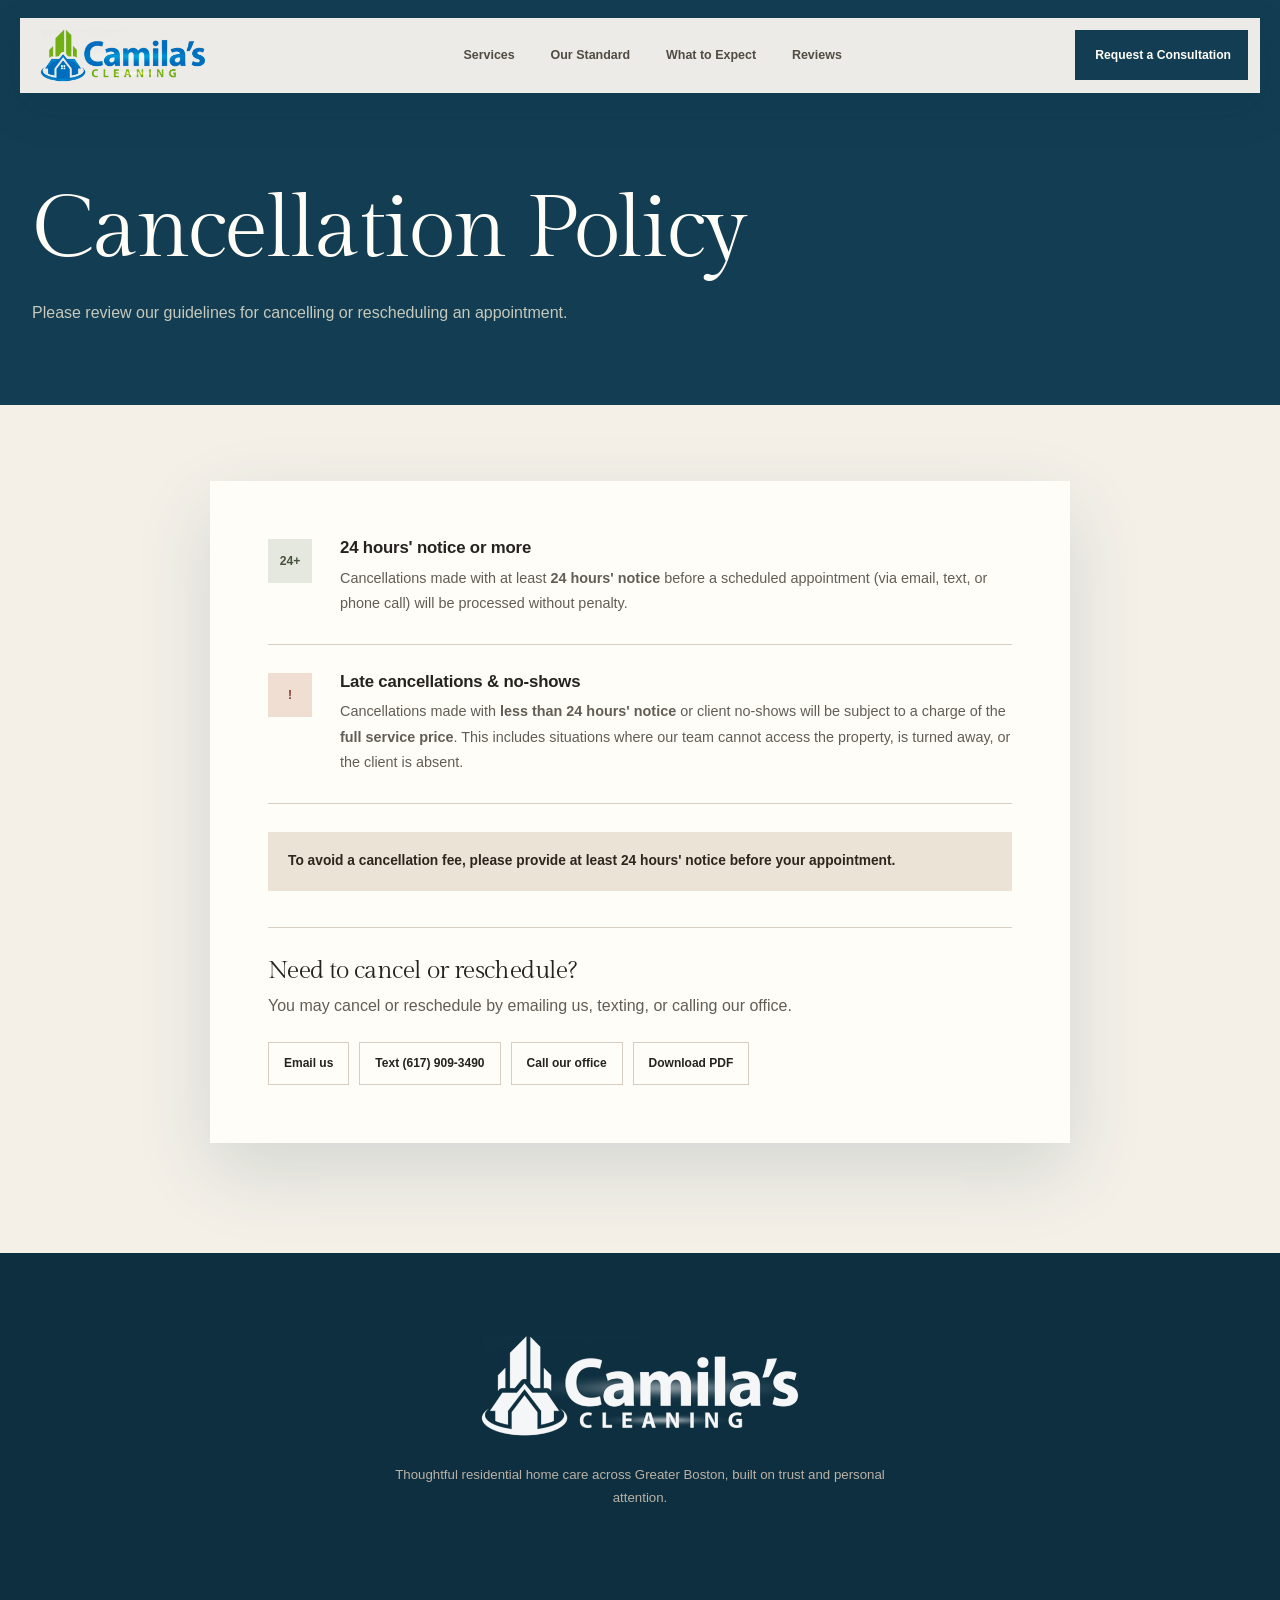
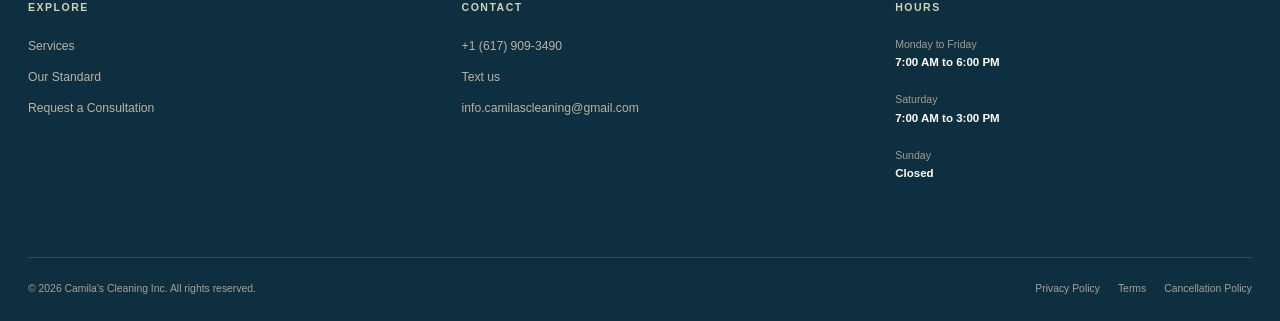
==== commit 5d3793d7: "Refine branding, services, and responsive layout" ====
--- a/cancellation-policy.html
+++ b/cancellation-policy.html
@@ -3,13 +3,13 @@
 <head>
   <meta charset="utf-8">
   <meta name="viewport" content="width=device-width, initial-scale=1">
-  <meta name="theme-color" content="#343d31">
+  <meta name="theme-color" content="#123d52">
   <title>Cancellation Policy | Camila's Cleaning Inc</title>
   <meta name="description" content="Review Camila's Cleaning cancellation and rescheduling guidelines, including notice periods and contact options.">
   <meta name="robots" content="noindex,follow">
   <link rel="canonical" href="https://www.camilascleaningservice.com/cancellation-policy.html">
   <link rel="icon" href="assets/brand/camilas-favicon.png">
-  <link rel="stylesheet" href="styles.css?v=20260816">
+  <link rel="stylesheet" href="styles.css?v=20260816-7">
 </head>
 <body>
   <a class="skip-link" href="#main">Skip to main content</a>
--- a/styles.css
+++ b/styles.css
@@ -9,15 +9,22 @@
   --walnut:#2d261f;
   --ink:#25231f;
   --ink-soft:#625d55;
-  --olive:#59604a;
-  --olive-dark:#343d31;
+  --navy:#1c536a;
+  --navy-dark:#123d52;
+  --navy-deep:#0d2f3f;
+  --blue-mist:#e2ecec;
+  --sage:#68765a;
+  --sage-dark:#46523b;
+  --sage-mist:#e4e8de;
+  --olive:var(--sage);
+  --olive-dark:var(--sage-dark);
   --white:#fffdf8;
   --line:#d7cec1;
   --serif:"Gilda Display",Georgia,serif;
   --sans:"Aptos","Segoe UI",Arial,sans-serif;
   --content:min(1240px,calc(100% - 64px));
-  --focus:#66724e;
-  --shadow:0 28px 72px rgba(53,44,35,.14);
+  --focus:#1c536a;
+  --shadow:0 28px 72px rgba(18,61,82,.14);
 }
 
 *{box-sizing:border-box}
@@ -27,11 +34,11 @@
 a{color:inherit;text-decoration:none}
 button,input,select,textarea{font:inherit}
 button{cursor:pointer}
-::selection{background:var(--olive);color:var(--white)}
+::selection{background:var(--navy);color:var(--white)}
 ::-webkit-scrollbar{width:12px}
 ::-webkit-scrollbar-track{background:var(--linen)}
-::-webkit-scrollbar-thumb{background:var(--taupe);border:3px solid var(--linen);border-radius:10px}
-:focus-visible{outline:3px solid var(--focus);outline-offset:4px}
+::-webkit-scrollbar-thumb{background:var(--sage);border:3px solid var(--linen);border-radius:10px}
+:focus-visible{outline:2px solid var(--white);outline-offset:3px;box-shadow:0 0 0 5px var(--focus)}
 .svg-defs{position:absolute;width:0;height:0;overflow:hidden}
 .skip-link{position:fixed;z-index:1000;top:10px;left:10px;padding:10px 14px;background:var(--walnut);color:var(--white);transform:translateY(-160%);transition:transform .2s ease}
 .skip-link:focus{transform:none}
@@ -51,157 +58,153 @@
 .button:hover,.button:focus-visible{transform:translateY(-3px)}
 .button--light{background:var(--white);color:var(--walnut)}
 .button--light:hover{background:var(--linen)}
-.button--sand{background:var(--sand);color:var(--walnut)}
-.button--sand:hover{background:#e0d1bc}
-.button--dark{background:var(--walnut);color:var(--white)}
-.button--dark:hover{background:var(--olive-dark)}
+.button--dark{background:var(--navy-dark);color:var(--white)}
+.button--dark:hover{background:var(--sage-dark)}
 .text-link{display:inline-flex;align-items:center;gap:10px;width:max-content;font-size:.84rem;font-weight:650;text-decoration:underline;text-decoration-thickness:1px;text-underline-offset:7px;transition:opacity .2s}
+.text-link:not(.text-link--light){color:var(--navy-dark)}
 .text-link:hover{opacity:.7}
 .text-link--light{color:var(--white)}
 
-.site-header{position:fixed;z-index:100;top:18px;left:50%;width:min(1340px,calc(100% - 40px));min-height:74px;padding:10px 12px 10px 20px;display:grid;grid-template-columns:190px 1fr auto;align-items:center;background:rgba(250,247,241,.94);backdrop-filter:blur(16px);box-shadow:0 15px 46px rgba(42,35,28,.12);transform:translateX(-50%);transition:box-shadow .25s,background .25s}
-.site-header.is-scrolled{background:rgba(250,247,241,.98);box-shadow:0 18px 52px rgba(42,35,28,.18)}
+.site-header{position:fixed;z-index:100;top:18px;left:50%;width:min(1340px,calc(100% - 40px));min-height:74px;padding:10px 12px 10px 20px;display:grid;grid-template-columns:190px 1fr auto;align-items:center;background:rgba(250,247,241,.94);backdrop-filter:blur(16px);box-shadow:0 15px 46px rgba(13,47,63,.12);transform:translateX(-50%);transition:box-shadow .25s,background .25s}
+.site-header.is-scrolled{background:rgba(250,247,241,.98);box-shadow:0 18px 52px rgba(13,47,63,.18)}
 .brand{width:166px}
 .brand img{width:100%;height:auto}
 .desktop-nav{display:flex;justify-content:center;gap:clamp(18px,2.8vw,42px)}
 .desktop-nav a{position:relative;color:#514b43;font-size:.78rem;font-weight:620}
-.desktop-nav a::after{content:"";position:absolute;right:0;bottom:-8px;left:0;height:1px;background:var(--olive);transform:scaleX(0);transform-origin:right;transition:transform .22s}
+.desktop-nav a::after{content:"";position:absolute;right:0;bottom:-8px;left:0;height:1px;background:var(--sage);transform:scaleX(0);transform-origin:right;transition:transform .22s}
 .desktop-nav a:hover::after,.desktop-nav a:focus-visible::after{transform:scaleX(1);transform-origin:left}
-.header-cta{display:flex;align-items:center;gap:20px;min-height:50px;padding:0 17px 0 20px;background:var(--olive-dark);color:var(--white);font-size:.76rem;font-weight:650;transition:background .2s,transform .2s}
-.header-cta:hover,.header-cta:focus-visible{background:var(--walnut);transform:translateY(-2px)}
+.header-cta{display:flex;align-items:center;gap:20px;min-height:50px;padding:0 17px 0 20px;background:var(--navy-dark);color:var(--white);font-size:.76rem;font-weight:650;transition:background .2s,transform .2s}
+.header-cta:hover,.header-cta:focus-visible{background:var(--sage-dark);transform:translateY(-2px)}
 .header-cta svg{width:17px;height:17px}
 .mobile-nav{display:none}
 
-.hero{min-height:min(920px,100svh);display:grid;grid-template-columns:minmax(0,.84fr) minmax(0,1.16fr);padding-top:0;background:var(--walnut);color:var(--white);overflow:hidden}
-.hero-copy{position:relative;z-index:2;display:flex;flex-direction:column;justify-content:center;padding:150px clamp(42px,6vw,96px) 74px max(40px,calc(50vw - 670px))}
-.hero-location{margin-bottom:32px;color:#d6cbbb;font-size:.68rem;font-weight:650;letter-spacing:.15em;text-transform:uppercase}
+.hero{min-height:min(820px,92svh);display:grid;grid-template-columns:minmax(0,.95fr) minmax(0,1.05fr);padding-top:0;background:var(--navy-deep);color:var(--white);overflow:hidden}
+.hero-copy{position:relative;z-index:2;display:flex;flex-direction:column;justify-content:center;padding:120px clamp(40px,5vw,78px) 58px max(40px,calc(50vw - 670px))}
+.hero-location{margin-bottom:26px;color:#cbd6b8;font-size:.68rem;font-weight:650;letter-spacing:.15em;text-transform:uppercase}
 .hero h1{max-width:650px;color:var(--white)}
-.hero-lead{max-width:540px;margin-top:28px;color:#d7cec2;font-size:1.05rem;line-height:1.8}
+.hero h1{font-size:clamp(3.45rem,5.8vw,5.3rem)}
+.hero-lead{max-width:540px;margin-top:28px;color:#dce5e5;font-size:1.05rem;line-height:1.8}
 .hero-actions{display:flex;align-items:center;gap:28px;margin-top:38px}
-.hero-note{max-width:440px;margin-top:clamp(50px,9vh,92px);padding-top:22px;border-top:1px solid rgba(255,255,255,.24);color:#bdb4a8;font-family:var(--serif);font-size:1.1rem;line-height:1.5}
-.hero-visual{position:relative;min-height:720px;overflow:hidden;clip-path:inset(0 0 0 100%);animation:hero-unveil 1.25s .1s cubic-bezier(.16,1,.3,1) forwards}
-.hero-visual::after{content:"";position:absolute;inset:0;background:linear-gradient(90deg,rgba(45,38,31,.22),transparent 30%)}
-.hero-visual>img{width:100%;height:100%;object-fit:cover;object-position:center 58%;filter:saturate(.72) sepia(.08) contrast(.96)}
-.hero-caption{position:absolute;z-index:2;right:0;bottom:0;min-width:280px;padding:22px 30px;background:var(--ivory);color:var(--walnut)}
+.hero-visual{position:relative;min-height:680px;overflow:hidden;clip-path:inset(0 0 0 100%);animation:hero-unveil 1.25s .1s cubic-bezier(.16,1,.3,1) forwards}
+.hero-visual::after{content:"";position:absolute;inset:0;background:linear-gradient(90deg,rgba(13,47,63,.32),transparent 34%)}
+.hero-visual>img{position:absolute;inset:0;width:100%;height:100%;object-fit:cover;object-position:center 58%;filter:saturate(.78) contrast(.96)}
+.hero-caption{position:absolute;z-index:2;right:0;bottom:0;min-width:280px;padding:22px 30px;background:var(--blue-mist);color:var(--navy-deep)}
 .hero-caption span{display:block;color:var(--ink-soft);font-size:.64rem;letter-spacing:.13em;text-transform:uppercase}
 .hero-caption strong{display:block;margin-top:5px;font-family:var(--serif);font-size:1.12rem;font-weight:400}
 @keyframes hero-unveil{to{clip-path:inset(0 0 0 0)}}
 
-.trust-ribbon{display:grid;grid-template-columns:repeat(4,1fr);width:100%;border-bottom:1px solid var(--line);background:var(--linen)}
-.trust-ribbon span{padding:22px 18px;border-right:1px solid var(--line);color:#5d554c;text-align:center;font-size:.67rem;font-weight:650;letter-spacing:.1em;text-transform:uppercase}
-.trust-ribbon span:last-child{border-right:0}
+.trust-intro{display:grid;grid-template-columns:minmax(0,1.25fr) minmax(420px,.75fr);gap:clamp(48px,8vw,118px);align-items:center;padding:52px max(32px,calc(50vw - 620px));background:var(--sage-mist)}
+.trust-intro>p{max-width:760px;color:#464139;font-size:1rem;line-height:1.8}
+.trust-intro ul{display:grid;grid-template-columns:repeat(3,1fr);gap:18px;margin:0;padding:0;list-style:none}
+.trust-intro li{color:var(--navy-dark);font-size:.68rem;font-weight:650;letter-spacing:.08em;text-transform:uppercase}
+
+.services{padding-block:clamp(90px,9vw,128px)}
 
 .service-editorial{display:grid;grid-template-columns:minmax(0,1.02fr) minmax(0,.98fr);gap:clamp(44px,6vw,82px);align-items:start}
 .service-feature{background:var(--linen)}
+.service-feature--post-construction{background:var(--blue-mist);box-shadow:inset 0 1px 0 rgba(28,83,106,.2)}
 .service-feature__image{height:480px;overflow:hidden}
 .service-feature__image img{width:100%;height:100%;object-fit:cover;object-position:center 62%;filter:saturate(.7)}
 .service-feature__copy{padding:38px 42px 44px}
-.service-index{display:block;color:var(--clay);font-size:.67rem;font-weight:680;letter-spacing:.14em}
-.service-feature h3{max-width:430px;margin-top:20px;font-size:clamp(2.2rem,3.3vw,3.45rem)}
+.service-feature h3{max-width:510px;color:var(--navy-dark);font-size:clamp(2.35rem,3.55vw,3.7rem)}
+.service-feature__label{display:inline-flex;margin-top:18px;padding:6px 9px;background:var(--sage-dark);color:var(--white);font-size:.62rem;font-weight:700;letter-spacing:.1em;text-transform:uppercase}
 .service-feature p{max-width:500px;margin-top:18px;line-height:1.75}
-.service-details{display:flex;flex-wrap:wrap;gap:8px 22px;margin:28px 0 0;padding:20px 0 0;border-top:1px solid #cfc2b2;list-style:none}
-.service-details li{color:#574e44;font-size:.72rem;font-weight:630;letter-spacing:.06em;text-transform:uppercase}
-.service-list article{display:grid;grid-template-columns:52px 1fr;gap:20px;padding:30px 0;border-top:1px solid var(--line)}
+.service-details{display:flex;flex-wrap:wrap;gap:8px 22px;margin:28px 0 0;padding:20px 0 0;border-top:1px solid rgba(28,83,106,.24);list-style:none}
+.service-details li{color:var(--navy-dark);font-size:.72rem;font-weight:650;letter-spacing:.06em;text-transform:uppercase}
+.service-list article{padding:34px 0;border-top:1px solid var(--line)}
 .service-list article:last-child{border-bottom:1px solid var(--line)}
 .service-list h3{font-size:clamp(1.75rem,2.5vw,2.6rem)}
 .service-list p{max-width:520px;margin-top:12px;font-size:.92rem;line-height:1.75}
 .additional-services{display:grid;grid-template-columns:minmax(240px,.7fr) minmax(320px,1fr) auto;gap:30px;align-items:center;margin-top:60px;padding:28px 0;border-top:1px solid var(--line);border-bottom:1px solid var(--line)}
 .additional-services>p{font-family:var(--serif);font-size:1.28rem;color:var(--ink)}
 .additional-services>div{display:flex;gap:12px 24px;flex-wrap:wrap}
-.additional-services>div span{font-size:.78rem;font-weight:640;color:#5c554c}
-
-.standard{padding:clamp(94px,10vw,145px) max(32px,calc(50vw - 620px));background:var(--olive-dark);color:var(--white)}
+.additional-services>div span{font-size:.78rem;font-weight:640;color:var(--sage-dark)}
+
+.standard{padding:clamp(90px,10vw,136px) max(32px,calc(50vw - 620px));background:var(--white)}
+.standard-heading h2{color:var(--navy-dark)}
 .standard-heading{display:grid;grid-template-columns:1fr .7fr;gap:50px;align-items:end;margin-bottom:72px}
-.standard-heading h2{color:var(--white)}
-.standard-heading p{max-width:440px;color:#c8cabc;font-family:var(--serif);font-size:1.3rem;line-height:1.55}
+.standard-heading p{max-width:440px;color:var(--ink-soft);font-size:1rem;line-height:1.75}
 .standard-layout{display:grid;grid-template-columns:minmax(0,.8fr) minmax(0,1.2fr);gap:clamp(50px,8vw,120px);align-items:start}
-.standard-image{height:760px;overflow:hidden}
-.standard-image img{width:100%;height:100%;object-fit:cover;filter:saturate(.58) contrast(.96)}
-.standard-principles article{display:grid;grid-template-columns:52px 1fr;gap:20px;padding:25px 0;border-top:1px solid rgba(255,255,255,.2)}
-.standard-principles article>span{padding-top:5px;color:#b8ae9d;font-size:.66rem;letter-spacing:.14em}
-.standard-principles h3{color:var(--white);font-size:1.75rem}
-.standard-principles p{max-width:560px;margin-top:8px;color:#bdc0b3;font-size:.9rem;line-height:1.7}
-.standard-principles .button{margin-top:34px}
-
-.founder{display:grid;grid-template-columns:minmax(0,.9fr) minmax(0,1.1fr);min-height:740px;background:var(--linen)}
+.standard-image{height:640px;overflow:hidden}
+.standard-image img{width:100%;height:100%;object-fit:cover;filter:saturate(.68) contrast(.96)}
+.standard-principles{display:grid;grid-template-columns:repeat(2,minmax(0,1fr));gap:48px 44px;padding-top:12px}
+.standard-principles article{min-width:0}
+.standard-principles h3{font-size:1.7rem}
+.standard-principles p{max-width:340px;margin-top:12px;font-size:.9rem;line-height:1.75}
+
+.founder{display:grid;grid-template-columns:minmax(0,.9fr) minmax(0,1.1fr);min-height:740px;background:var(--sage-mist)}
 .founder-image{overflow:hidden}
 .founder-image img{width:100%;height:100%;object-fit:cover;object-position:center 32%;filter:saturate(.75)}
 .founder-copy{display:flex;flex-direction:column;justify-content:center;padding:clamp(70px,9vw,140px) max(40px,calc(50vw - 620px)) clamp(70px,9vw,140px) clamp(50px,8vw,130px)}
-.founder-name{margin-bottom:25px;color:var(--clay);font-size:.68rem;font-weight:680;letter-spacing:.15em;text-transform:uppercase}
 .founder-copy h2{max-width:650px}
 .founder-lead{max-width:600px;margin-top:30px;color:var(--ink);font-family:var(--serif);font-size:1.35rem;line-height:1.55}
-.founder-copy>p:not(.founder-name):not(.founder-lead){max-width:600px;margin-top:20px;line-height:1.8}
-.founder-signature{display:block;margin-top:38px;font-family:var(--serif);font-size:1.22rem;color:var(--olive-dark)}
-
-.journey{padding-bottom:clamp(110px,13vw,180px)}
-.journey-list{display:grid;grid-template-columns:repeat(5,1fr);margin:0;padding:0;border-top:1px solid var(--line);list-style:none}
-.journey-list li{min-height:300px;padding:26px 25px 30px;border-right:1px solid var(--line);display:flex;flex-direction:column}
-.journey-list li:last-child{border-right:0}
-.journey-list>li>span{color:var(--clay);font-size:.66rem;font-weight:680;letter-spacing:.14em}
-.journey-list li>div{margin-top:auto}
-.journey-list h3{font-size:1.62rem}
-.journey-list p{margin-top:14px;font-size:.84rem;line-height:1.7}
-
-.work{padding:clamp(80px,10vw,130px) max(24px,calc(50vw - 670px));background:var(--walnut);color:var(--white)}
+.founder-copy>p:not(.founder-lead){max-width:600px;margin-top:20px;line-height:1.8}
+.founder-signature{display:block;margin-top:38px;font-family:var(--serif);font-size:1.22rem;color:var(--sage-dark)}
+
+.work{padding:clamp(88px,10vw,136px) max(24px,calc(50vw - 670px));background:var(--ivory)}
 .work-heading{display:flex;justify-content:space-between;align-items:end;gap:40px;margin-bottom:56px}
-.work-heading h2{max-width:780px;color:var(--white)}
+.work-heading h2{max-width:780px}
 .work-gallery{display:grid;grid-template-columns:1.35fr .82fr .82fr;gap:14px;height:620px}
 .work-gallery>img,.work-gallery__video,.work-gallery__video video{width:100%;height:100%;object-fit:cover;overflow:hidden}
-.work-gallery>img{filter:saturate(.68)}
+.work-gallery>img{filter:saturate(.76)}
 .work-gallery__video{position:relative}
 .work-gallery__video::after{content:"";position:absolute;inset:0;background:linear-gradient(0deg,rgba(20,16,13,.65),transparent 45%)}
 .work-gallery__video span{position:absolute;z-index:2;right:24px;bottom:22px;left:24px;display:flex;justify-content:space-between;align-items:center;color:var(--white);font-family:var(--serif);font-size:1.25rem}
 
 .reviews-heading{display:flex;justify-content:space-between;align-items:end;gap:50px;margin-bottom:62px}
 .reviews-heading>div p{margin-top:18px;font-size:1rem}
-.google-link{display:grid;grid-template-columns:34px 1fr 20px;gap:14px;align-items:center;padding:16px 18px;background:var(--white);box-shadow:0 14px 40px rgba(55,46,37,.08);transition:transform .2s}
-.google-link:hover{transform:translateY(-3px)}
+.google-link{display:grid;grid-template-columns:34px 1fr 20px;gap:14px;align-items:center;padding:16px 18px;border:1px solid var(--line);background:var(--white);transition:transform .2s,background .2s}
+.google-link:hover{background:var(--blue-mist);transform:translateY(-3px)}
 .google-link strong,.google-link small{display:block}
 .google-link strong{font-size:.76rem}
 .google-link small{margin-top:2px;color:var(--ink-soft);font-size:.64rem}
-.review-carousel{width:100%;overflow-x:auto;overflow-y:hidden;scrollbar-width:none}
-.review-carousel::-webkit-scrollbar{display:none}
-.review-carousel.is-ready{overflow:hidden;-webkit-mask-image:linear-gradient(90deg,transparent,#000 3%,#000 97%,transparent);mask-image:linear-gradient(90deg,transparent,#000 3%,#000 97%,transparent)}
+.review-carousel{width:100%;overflow:hidden;-webkit-mask-image:linear-gradient(90deg,transparent,#000 3%,#000 97%,transparent);mask-image:linear-gradient(90deg,transparent,#000 3%,#000 97%,transparent)}
 .review-track{display:flex;gap:18px;width:max-content;transform:translateZ(0)}
 .review-group{display:flex;align-items:stretch;gap:18px}
-.review-carousel.is-ready .review-track{animation:review-marquee 46s linear infinite}
-.review-carousel.is-ready:not(.is-paused):not(:hover):not(:focus-within) .review-track{will-change:transform}
-.review-carousel:hover .review-track,.review-carousel:focus-within .review-track,.review-carousel.is-paused .review-track{animation-play-state:paused}
-.review-card{flex:0 0 clamp(340px,31vw,420px);min-height:460px;padding:32px;display:flex;flex-direction:column;border:1px solid var(--line);background:rgba(255,253,248,.25)}
-.review-card--featured{background:var(--linen)}
+.review-carousel.is-ready .review-track{animation:review-marquee 72s linear infinite}
+.review-carousel.is-ready:not(.is-paused):not(.is-user-paused) .review-track{will-change:transform}
+.review-carousel.is-paused .review-track,.review-carousel.is-user-paused .review-track{animation-play-state:paused}
+.review-card{flex:0 0 clamp(340px,31vw,401px);min-height:440px;padding:32px;display:flex;flex-direction:column;border:1px solid var(--line);background:rgba(255,253,248,.25)}
+.review-card--featured{background:var(--sage-mist)}
 .review-meta{display:flex;justify-content:space-between;align-items:center}
 .review-stars{display:flex;gap:2px;color:#987248}
 .review-stars svg{width:13px;height:13px}
 .review-card blockquote{margin:36px 0 34px;color:#39352f;font-family:var(--serif);font-size:1.12rem;line-height:1.55}
 .review-card footer{display:flex;align-items:center;gap:13px;margin-top:auto}
-.review-card footer img{width:48px;height:48px;border-radius:50%;object-fit:cover}
+.review-avatar{position:relative;flex:none;width:48px;height:48px;border:2px solid var(--white);border-radius:50%;background:var(--linen);overflow:hidden}
+.review-avatar img{position:absolute;max-width:none;height:auto}
+.review-avatar--maria img{width:606px;transform:translate(-10px,-22px)}
+.review-avatar--lauren img{width:610px;transform:translate(-16px,-20px)}
+.review-avatar--kara img{width:595px;transform:translate(-7px,-18px)}
 .review-card footer strong{font-size:.74rem;font-weight:650}
+.review-toggle{display:block;margin:22px 0 0 auto;padding:7px 0;border:0;border-bottom:1px solid currentColor;background:transparent;color:var(--ink-soft);font-size:.7rem;font-weight:650;letter-spacing:.04em}
+.review-toggle:hover{color:var(--ink)}
 @keyframes review-marquee{to{transform:translate3d(calc(-50% - 9px),0,0)}}
-
-.areas{position:relative;display:grid;grid-template-columns:minmax(0,1.1fr) minmax(320px,.9fr);gap:80px;align-items:center;padding:clamp(86px,10vw,140px) max(32px,calc(50vw - 620px));background:var(--olive);color:var(--white);overflow:hidden}
+@media (hover:hover){.review-carousel:hover .review-track{animation-play-state:paused}}
+
+.areas{position:relative;display:grid;grid-template-columns:minmax(0,.95fr) minmax(320px,1.05fr);gap:clamp(54px,8vw,112px);align-items:center;padding:clamp(86px,10vw,140px) max(32px,calc(50vw - 620px));background:var(--blue-mist);overflow:hidden}
 .areas-copy{position:relative;z-index:2}
-.areas h2{color:var(--white)}
-.areas-copy>p{max-width:640px;margin-top:26px;color:#e3e0d7;font-size:1.05rem;line-height:1.8}
-.areas-copy .areas-note{max-width:570px;color:#d8dbd1;font-size:.88rem}
+.areas-copy h2{color:var(--navy-dark)}
+.areas-copy>p{max-width:640px;margin-top:26px;font-size:1.05rem;line-height:1.8}
+.areas-copy .areas-note{max-width:570px;font-size:.88rem}
 .areas .text-link{margin-top:32px}
-.areas-map{position:relative;min-height:360px;border:1px solid rgba(255,255,255,.22);display:flex;flex-direction:column;justify-content:center;padding:50px;background:rgba(255,255,255,.04)}
-.areas-map::before,.areas-map::after{content:"";position:absolute;border:1px solid rgba(255,255,255,.14);border-radius:50%}
-.areas-map::before{width:250px;height:250px;right:-40px;top:-60px}
-.areas-map::after{width:180px;height:180px;right:70px;bottom:-90px}
-.areas-map span{font-size:.66rem;letter-spacing:.15em;text-transform:uppercase;color:#e3e0d7}
-.areas-map strong{margin-top:12px;font-family:var(--serif);font-size:clamp(3rem,5vw,5rem);font-weight:400;line-height:.9}
-.areas-map i{position:absolute;right:23%;top:38%;width:12px;height:12px;border:3px solid var(--sand);border-radius:50%;box-shadow:0 0 0 10px rgba(212,196,174,.14)}
-
-.consultation{display:grid;grid-template-columns:minmax(0,.72fr) minmax(0,1.28fr);gap:clamp(50px,8vw,120px);padding:clamp(95px,11vw,150px) max(32px,calc(50vw - 620px));background:var(--white)}
+.areas-image{height:510px;overflow:hidden}
+.areas-image img{width:100%;height:100%;object-fit:cover;filter:saturate(.74)}
+
+.consultation{display:grid;grid-template-columns:minmax(0,.72fr) minmax(0,1.28fr);gap:clamp(50px,8vw,120px);padding:clamp(86px,9vw,124px) max(32px,calc(50vw - 620px));background:var(--white)}
 .consultation-copy{align-self:start;position:sticky;top:130px}
 .consultation-copy h2{max-width:480px}
 .consultation-copy>p{max-width:500px;margin-top:28px;line-height:1.8}
-.consultation-direct{margin-top:42px;border-top:1px solid var(--line)}
+.consultation-steps{display:grid;gap:16px;margin:34px 0 0;padding:0;list-style:none}
+.consultation-steps li{display:flex;justify-content:space-between;gap:28px}
+.consultation-steps strong{font-size:.82rem;font-weight:650}
+.consultation-steps span{color:var(--ink-soft);font-size:.73rem;text-align:right}
+.consultation-direct{margin-top:36px;border-top:1px solid var(--line)}
 .consultation-direct a{display:grid;grid-template-columns:54px 1fr;gap:18px;padding:16px 0;border-bottom:1px solid var(--line)}
-.consultation-direct span{color:var(--clay);font-size:.65rem;letter-spacing:.1em;text-transform:uppercase}
+.consultation-direct span{color:var(--navy);font-size:.65rem;letter-spacing:.1em;text-transform:uppercase}
 .consultation-direct strong{font-size:.83rem;overflow-wrap:anywhere}
 .consultation-copy .consultation-hours{margin-top:26px;color:var(--ink-soft);font-size:.75rem}
-.consultation-form{display:grid;grid-template-columns:repeat(2,minmax(0,1fr));gap:24px 18px;padding:clamp(28px,4vw,50px);background:var(--ivory);box-shadow:var(--shadow)}
+.consultation-form{display:grid;grid-template-columns:repeat(2,minmax(0,1fr));gap:24px 18px;padding:clamp(28px,4vw,50px);border:1px solid var(--line);background:var(--ivory)}
 .field{display:flex;flex-direction:column;gap:8px}
 .field--full{grid-column:1/-1}
 .field label{color:#4d473f;font-size:.73rem;font-weight:650}
@@ -209,27 +212,35 @@
 .field input,.field select,.field textarea{width:100%;min-height:51px;padding:12px 13px;border:1px solid #c8bcac;border-radius:0;background:var(--white);color:var(--ink);font-size:.86rem;transition:border-color .2s,box-shadow .2s}
 .field textarea{min-height:125px;resize:vertical}
 .field input::placeholder,.field textarea::placeholder{color:#746c62;opacity:1}
-.field input:focus,.field select:focus,.field textarea:focus{outline:0;border-color:var(--olive);box-shadow:0 0 0 3px rgba(89,96,74,.14)}
+.field input:focus,.field select:focus,.field textarea:focus{outline:0;border-color:var(--navy);box-shadow:0 0 0 3px rgba(28,83,106,.16)}
 .field [aria-invalid="true"]{border-color:#9c493b;background:#fff9f7}
+.form-options{margin-top:4px;border-top:1px solid var(--line);border-bottom:1px solid var(--line)}
+.form-options summary{display:flex;justify-content:space-between;align-items:center;gap:20px;padding:18px 0;color:#4d473f;font-size:.78rem;font-weight:650;cursor:pointer;list-style:none}
+.form-options summary::-webkit-details-marker{display:none}
+.form-options summary::after{content:"+";font-size:1.2rem;font-weight:400}
+.form-options[open] summary::after{content:"−"}
+.form-options summary span{margin-left:auto;color:var(--ink-soft);font-size:.64rem;font-weight:560;letter-spacing:.07em;text-transform:uppercase}
+.form-options__grid{display:grid;grid-template-columns:repeat(2,minmax(0,1fr));gap:24px 18px;padding:4px 0 24px}
 .form-footer{display:flex;justify-content:space-between;align-items:center;gap:30px;margin-top:8px;padding-top:26px;border-top:1px solid var(--line)}
 .form-footer p{max-width:330px;font-size:.68rem;line-height:1.6}
 .form-footer p a{text-decoration:underline;text-underline-offset:3px}
 .form-footer .button{white-space:nowrap}
-.form-status{min-height:24px;color:var(--olive-dark);font-size:.78rem;font-weight:620}
+.form-status{min-height:24px;color:var(--sage-dark);font-size:.78rem;font-weight:620}
 .form-status.is-error{color:#8c362b}
 .form-honeypot{position:absolute;left:-9999px;width:1px;height:1px;overflow:hidden}
 
-.footer{padding:80px max(28px,calc(50vw - 620px)) 24px;background:var(--walnut);color:var(--white)}
-.footer-main{display:grid;grid-template-columns:1.35fr .75fr .9fr .9fr;gap:clamp(38px,5vw,72px);padding-bottom:66px}
-.footer-brand>a{display:inline-flex;align-items:center;justify-content:center;width:220px;min-height:74px;padding:10px 15px;background:var(--ivory)}
-.footer-brand>a img{width:100%;height:auto;max-width:100%;filter:none}
-.footer-brand>p{max-width:340px;margin-top:26px;color:#bbb2a7;font-size:.83rem;line-height:1.75}
-.social-links{display:flex;gap:10px;margin-top:28px}
+.footer{padding:80px max(28px,calc(50vw - 620px)) 24px;background:var(--navy-deep);color:var(--white)}
+.footer-main{display:grid;grid-template-columns:repeat(3,minmax(0,1fr));gap:clamp(38px,6vw,86px);padding-bottom:66px}
+.footer-brand{grid-column:1/-1;display:flex;flex-direction:column;align-items:center;padding-bottom:16px;text-align:center}
+.footer-brand>a{display:inline-flex;align-items:center;justify-content:center;width:clamp(240px,26vw,320px)}
+.footer-brand>a img{width:100%;height:auto;max-width:100%;filter:brightness(0) invert(1);opacity:.96}
+.footer-brand>p{max-width:520px;margin-top:24px;color:#bbb2a7;font-size:.83rem;line-height:1.75}
+.social-links{display:flex;justify-content:center;gap:10px;margin-top:26px}
 .social-links a{display:grid;place-items:center;width:44px;height:44px;border:1px solid rgba(255,255,255,.18);transition:background .2s,transform .2s}
 .social-links a:hover{background:rgba(255,255,255,.1);transform:translateY(-2px)}
 .social-links img{width:17px;height:17px;object-fit:contain;filter:grayscale(1) brightness(2)}
 .footer-column{display:flex;flex-direction:column;align-items:flex-start;gap:11px}
-.footer-column h3{margin-bottom:12px;color:#d4c4ae;font-family:var(--sans);font-size:.66rem;font-weight:700;letter-spacing:.14em;text-transform:uppercase}
+.footer-column h3{margin-bottom:12px;color:#cbd6b8;font-family:var(--sans);font-size:.66rem;font-weight:700;letter-spacing:.14em;text-transform:uppercase}
 .footer-column a,.footer-column>span{color:#bbb2a7;font-size:.76rem;transition:color .2s}
 .footer-column a:hover{color:var(--white)}
 .footer-hours div{display:flex;flex-direction:column;margin-bottom:8px}
@@ -243,7 +254,7 @@
 .mobile-dock{display:none}
 
 /* Policy and legal pages */
-.policy-hero{padding:185px max(32px,calc(50vw - 620px)) 78px;background:var(--olive-dark);color:var(--white)}
+.policy-hero{padding:185px max(32px,calc(50vw - 620px)) 78px;background:var(--navy-dark);color:var(--white)}
 .policy-hero__inner{max-width:840px}
 .policy-hero h1{color:var(--white)}
 .policy-hero__lead{max-width:650px;margin-top:24px;color:#c6c9bc;font-size:1rem;line-height:1.8}
@@ -251,7 +262,7 @@
 .policy-card{max-width:860px;margin:auto;padding:clamp(30px,5vw,58px);background:var(--white);box-shadow:var(--shadow)}
 .policy-block{display:grid;grid-template-columns:52px 1fr;gap:20px;padding:28px 0;border-bottom:1px solid var(--line)}
 .policy-block:first-child{padding-top:0}
-.policy-block__badge{display:grid;place-items:center;width:44px;height:44px;background:var(--linen);color:var(--olive-dark);font-size:.76rem;font-weight:700}
+.policy-block__badge{display:grid;place-items:center;width:44px;height:44px;background:var(--sage-mist);color:var(--sage-dark);font-size:.76rem;font-weight:700}
 .policy-block__badge--warn{background:#f1ded3;color:#813d31}
 .policy-block h3{font-family:var(--sans);font-size:1.05rem;font-weight:650;letter-spacing:-.01em}
 .policy-block p{margin-top:9px;font-size:.9rem;line-height:1.75}
@@ -280,37 +291,34 @@
   .hero-actions{align-items:flex-start;flex-direction:column;gap:20px}
   .standard-layout{grid-template-columns:.9fr 1.1fr;gap:60px}
   .standard-image{height:680px}
-  .journey-list{grid-template-columns:repeat(3,1fr)}
-  .journey-list li:nth-child(3){border-right:0}
-  .journey-list li:nth-child(n+4){border-top:1px solid var(--line)}
-  .footer-main{grid-template-columns:1.2fr 1fr 1fr}
-  .footer-hours{grid-column:2/4}
+  .standard-principles{grid-template-columns:1fr;gap:34px}
+  .review-card{padding:28px 24px}
+  .footer-main{grid-template-columns:repeat(3,minmax(0,1fr))}
 }
 
 @media (max-width:860px){
   html{scroll-padding-top:88px}
-  .site-header{top:10px;width:calc(100% - 20px);min-height:64px;grid-template-columns:1fr auto;padding:8px 10px 8px 16px}
-  .brand{width:150px}
+  .site-header{top:8px;width:calc(100% - 16px);min-height:76px;grid-template-columns:1fr auto;padding:9px 10px 9px 18px}
+  .brand{width:clamp(176px,50vw,194px)}
   .desktop-nav,.header-cta{display:none}
   .mobile-nav{display:block;position:relative}
-  .mobile-nav summary{display:flex;flex-direction:column;justify-content:center;gap:6px;width:46px;height:46px;padding:12px;cursor:pointer;list-style:none;background:var(--olive-dark)}
+  .mobile-nav summary{display:flex;flex-direction:column;justify-content:center;gap:6px;width:48px;height:48px;padding:13px;cursor:pointer;list-style:none;background:var(--navy-dark)}
   .mobile-nav summary::-webkit-details-marker{display:none}
   .mobile-nav summary span{display:block;width:100%;height:1px;background:var(--white);transition:transform .2s}
   .mobile-nav[open] summary span:first-child{transform:translateY(3.5px) rotate(45deg)}
   .mobile-nav[open] summary span:last-child{transform:translateY(-3.5px) rotate(-45deg)}
-  .mobile-nav nav{position:fixed;top:82px;right:10px;left:10px;display:flex;flex-direction:column;padding:16px;background:var(--ivory);box-shadow:var(--shadow)}
+  .mobile-nav nav{position:fixed;top:92px;right:8px;left:8px;display:flex;flex-direction:column;padding:16px;background:var(--ivory);box-shadow:var(--shadow)}
   .mobile-nav nav a{padding:13px 8px;border-bottom:1px solid var(--line);font-family:var(--serif);font-size:1.25rem}
-  .mobile-nav nav a:last-child{margin-top:10px;padding:14px;background:var(--olive-dark);color:var(--white);font-family:var(--sans);font-size:.78rem;text-align:center}
+  .mobile-nav nav a:last-child{margin-top:10px;padding:14px;background:var(--navy-dark);color:var(--white);font-family:var(--sans);font-size:.78rem;text-align:center}
+  .mobile-nav nav a:last-child:hover,.mobile-nav nav a:last-child:focus-visible{background:var(--sage-dark)}
   .hero{min-height:auto;grid-template-columns:1fr;padding-top:0}
-  .hero-copy{min-height:680px;padding:128px 28px 72px}
-  .hero-location{margin-bottom:25px}
+  .hero-copy{min-height:590px;padding:118px 28px 56px}
+  .hero-location{margin-bottom:22px}
   .hero-actions{flex-direction:row;align-items:center}
-  .hero-note{margin-top:64px}
-  .hero-visual{height:76svh;min-height:560px}
+  .hero-visual{height:58svh;min-height:460px}
   .hero-caption{min-width:240px}
-  .trust-ribbon{grid-template-columns:repeat(2,1fr)}
-  .trust-ribbon span:nth-child(2){border-right:0}
-  .trust-ribbon span:nth-child(-n+2){border-bottom:1px solid var(--line)}
+  .trust-intro{grid-template-columns:1fr;gap:28px;padding:44px 32px}
+  .trust-intro ul{max-width:560px}
   .section-intro,.section-intro--wide{grid-template-columns:1fr;gap:24px;align-items:start}
   .service-editorial{grid-template-columns:1fr;gap:50px}
   .service-feature{display:grid;grid-template-columns:1.05fr .95fr}
@@ -320,13 +328,15 @@
   .standard-heading{grid-template-columns:1fr;gap:22px}
   .standard-layout{grid-template-columns:1fr}
   .standard-image{height:560px}
+  .standard-principles{grid-template-columns:repeat(2,minmax(0,1fr))}
   .founder{grid-template-columns:1fr}
   .founder-image{height:680px}
   .founder-copy{padding:80px 32px}
   .work-gallery{grid-template-columns:1.25fr .75fr;height:720px}
   .work-gallery>img:last-child{display:none}
   .areas{grid-template-columns:1fr;gap:50px}
-  .areas-map{min-height:300px}
+  .areas-image{height:460px}
+  .review-card{flex-basis:min(76vw,440px)}
   .consultation{grid-template-columns:1fr}
   .consultation-copy{position:static}
   .footer-main{grid-template-columns:1fr 1fr}
@@ -341,38 +351,36 @@
   h1{font-size:clamp(3.15rem,14vw,4.65rem)}
   h2{font-size:clamp(2.55rem,12vw,3.8rem)}
   .section{padding:90px 0}
-  .hero{position:relative;display:block;min-height:100svh}
-  .hero-copy{min-height:100svh;justify-content:flex-end;padding:132px 20px 88px;background:linear-gradient(180deg,rgba(34,28,23,.12) 0%,rgba(34,28,23,.38) 31%,rgba(34,28,23,.94) 67%,rgba(34,28,23,.98) 100%)}
-  .hero-location{color:#eee6da}
-  .hero-lead{color:#f1ebe3;font-size:.98rem}
+  .hero{position:relative;display:block;min-height:max(700px,calc(100svh - 72px))}
+  .hero-copy{min-height:max(700px,calc(100svh - 72px));justify-content:flex-end;padding:112px 20px 78px;background:linear-gradient(180deg,rgba(13,47,63,.16) 0%,rgba(13,47,63,.38) 30%,rgba(13,47,63,.92) 65%,rgba(13,47,63,.98) 100%)}
+  .hero-location{margin-bottom:16px;color:#d7e0c7}
+  .hero-lead{margin-top:22px;color:#edf2f2;font-size:.98rem}
   .hero-actions{align-items:stretch;flex-direction:column;gap:18px}
   .hero-actions .button{width:100%}
-  .hero-note{display:none}
   .hero-visual{position:absolute;inset:0;height:100%;min-height:0}
-  .hero-visual::after{background:linear-gradient(180deg,rgba(34,28,23,.06),rgba(34,28,23,.24) 40%,rgba(34,28,23,.68) 72%,rgba(34,28,23,.86))}
-  .hero-visual>img{object-position:62% center;filter:saturate(.66) sepia(.08) contrast(.9)}
+  .hero-visual::after{background:linear-gradient(180deg,rgba(13,47,63,.04),rgba(13,47,63,.2) 40%,rgba(13,47,63,.62) 72%,rgba(13,47,63,.82))}
+  .hero-visual>img{object-position:62% center;filter:saturate(.72) contrast(.92)}
   .hero-caption{display:none}
-  .trust-ribbon span{padding:18px 10px;font-size:.58rem;line-height:1.5}
+  .trust-intro{padding:38px 20px}
+  .trust-intro ul{grid-template-columns:1fr;gap:10px}
   .section-intro{margin-bottom:48px}
   .service-feature{display:block}
   .service-feature__image{height:300px}
   .service-feature__copy{padding:30px 24px 34px}
-  .service-list article{grid-template-columns:38px 1fr;gap:12px;padding:25px 0}
+  .service-feature h3{max-width:100%;font-size:clamp(2.4rem,11vw,3rem)}
+  .service-feature__label{margin-top:15px}
+  .service-list article{padding:25px 0}
   .additional-services{grid-template-columns:1fr;gap:18px}
   .additional-services .text-link{grid-column:auto}
   .standard{padding:88px 20px}
   .standard-heading{margin-bottom:48px}
   .standard-image{height:360px}
-  .standard-principles article{grid-template-columns:38px 1fr;gap:10px}
+  .standard-principles{grid-template-columns:1fr;gap:32px}
   .founder-image{height:480px}
   .founder-copy{padding:68px 20px}
-  .journey-list{grid-template-columns:1fr}
-  .journey-list li{min-height:0;padding:26px 0;display:grid;grid-template-columns:42px 1fr;border-right:0;border-top:1px solid var(--line)}
-  .journey-list li:first-child{border-top:0}
-  .journey-list li>div{margin-top:0}
   .work{padding:76px 0}
   .work-heading{align-items:flex-start;flex-direction:column;margin:0 20px 38px}
-  .work-gallery{display:flex;height:520px;gap:12px;padding:0 20px 14px;overflow-x:auto;overflow-y:hidden;scroll-snap-type:x mandatory;scroll-padding-inline:20px;scrollbar-width:thin;scrollbar-color:rgba(255,255,255,.38) transparent}
+  .work-gallery{display:flex;height:520px;gap:12px;padding:0 20px 14px;overflow-x:auto;overflow-y:hidden;scroll-snap-type:x mandatory;scroll-padding-inline:20px;scrollbar-width:thin;scrollbar-color:var(--taupe) transparent}
   .work-gallery__video,.work-gallery>img{flex:0 0 calc(100vw - 56px);height:100%;scroll-snap-align:center}
   .work-gallery>img:last-child{display:block}
   .reviews-heading{align-items:flex-start;flex-direction:column;margin-bottom:42px}
@@ -380,20 +388,22 @@
   .review-card{flex-basis:calc(100vw - 62px);min-height:430px;padding:26px 22px}
   .review-card blockquote{font-size:1.06rem}
   .areas{padding:82px 20px}
-  .areas-map{min-height:280px;padding:30px}
+  .areas-image{height:360px}
   .consultation{padding:82px 16px}
   .consultation-form{grid-template-columns:1fr;padding:26px 18px;gap:18px}
   .field--full{grid-column:auto}
+  .form-options__grid{grid-template-columns:1fr}
   .form-footer{align-items:stretch;flex-direction:column}
   .form-footer .button{width:100%;white-space:normal}
   .footer{padding:68px 22px 24px}
   .footer-main{grid-template-columns:1fr;gap:42px}
-  .footer-brand{grid-column:auto}
+  .footer-brand{grid-column:auto;padding-bottom:8px}
+  .footer-brand>a{width:min(78vw,280px)}
   .footer-bottom{align-items:flex-start;flex-direction:column}
   .footer-bottom nav{flex-wrap:wrap}
-  .mobile-dock{position:fixed;z-index:110;right:8px;bottom:calc(8px + env(safe-area-inset-bottom));left:8px;display:grid;grid-template-columns:.72fr 1.28fr;padding:5px;background:var(--walnut);box-shadow:0 18px 50px rgba(30,24,18,.3)}
+  .mobile-dock{position:fixed;z-index:110;right:8px;bottom:calc(8px + env(safe-area-inset-bottom));left:8px;display:grid;grid-template-columns:.72fr 1.28fr;padding:5px;background:var(--navy-deep);box-shadow:0 18px 50px rgba(13,47,63,.3)}
   .mobile-dock a{display:flex;flex-direction:column;justify-content:center;min-height:54px;padding:7px 12px;color:var(--white)}
-  .mobile-dock a:last-child{background:var(--sand);color:var(--walnut)}
+  .mobile-dock a:last-child{background:var(--sage);color:var(--white)}
   .mobile-dock span{font-size:.56rem;letter-spacing:.1em;text-transform:uppercase;opacity:.7}
   .mobile-dock strong{font-size:.68rem;line-height:1.3}
   .policy-hero{padding:135px 20px 58px}
@@ -406,8 +416,9 @@
   html{scroll-behavior:auto}
   .skip-link,.button,.text-link,.site-header,.desktop-nav a::after,.header-cta,.google-link,.field input,.field select,.field textarea,.social-links a,.footer-column a,.footer-column>span,.mobile-nav summary span{transition:none}
   .hero-visual{clip-path:none;animation:none}
-  .review-carousel.is-ready{overflow-x:auto;-webkit-mask-image:none;mask-image:none;scroll-snap-type:x mandatory}
-  .review-carousel.is-ready .review-track{animation:none;transform:none;will-change:auto}
+  .review-carousel{overflow-x:auto;-webkit-mask-image:none;mask-image:none;scroll-snap-type:x mandatory;scrollbar-width:thin;scrollbar-color:var(--sage) transparent}
+  .review-carousel .review-track{animation:none;transform:none;will-change:auto}
   .review-group[aria-hidden="true"]{display:none}
   .review-card{scroll-snap-align:start}
+  .review-toggle{display:none}
 }
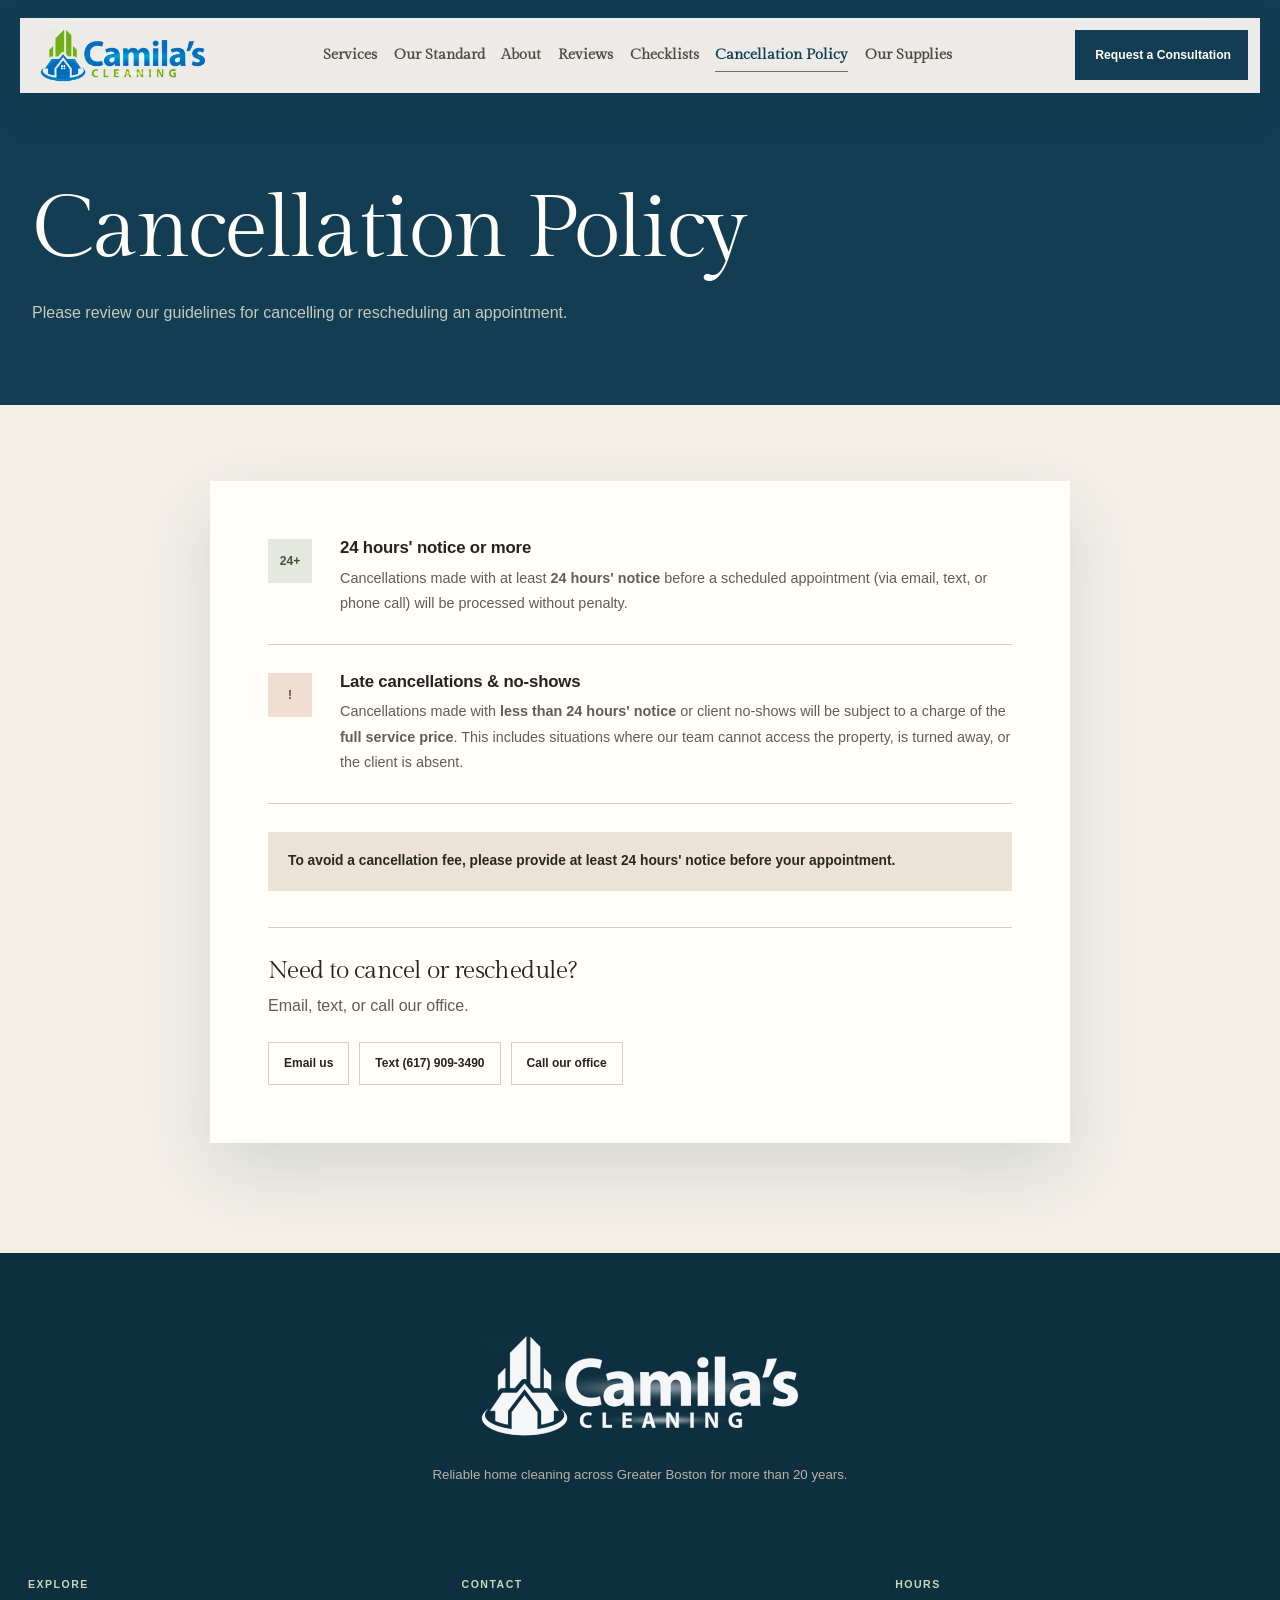
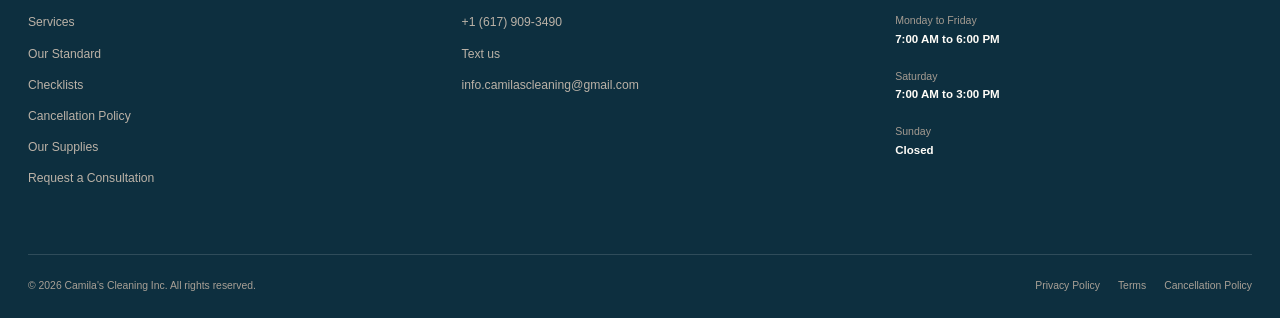
==== commit 1bf22900: "Add checklist policy and supplies pages" ====
--- a/cancellation-policy.html
+++ b/cancellation-policy.html
@@ -6,18 +6,22 @@
   <meta name="theme-color" content="#123d52">
   <title>Cancellation Policy | Camila's Cleaning Inc</title>
   <meta name="description" content="Review Camila's Cleaning cancellation and rescheduling guidelines, including notice periods and contact options.">
-  <meta name="robots" content="noindex,follow">
   <link rel="canonical" href="https://www.camilascleaningservice.com/cancellation-policy.html">
+  <meta property="og:title" content="Cancellation Policy | Camila's Cleaning">
+  <meta property="og:description" content="Review notice periods, fees, and contact options for cancelling or rescheduling a cleaning appointment.">
+  <meta property="og:url" content="https://www.camilascleaningservice.com/cancellation-policy.html">
+  <meta property="og:type" content="website">
+  <meta property="og:image" content="https://camilascleaning.vercel.app/assets/og-brand-blue.png">
   <link rel="icon" href="assets/brand/camilas-favicon.png">
-  <link rel="stylesheet" href="styles.css?v=20260816-7">
+  <link rel="stylesheet" href="styles.css?v=20260904-2">
 </head>
 <body>
   <a class="skip-link" href="#main">Skip to main content</a>
   <header class="site-header" data-header>
     <a class="brand" href="index.html" aria-label="Camila's Cleaning home"><img src="assets/brand/camilas-logo-transparent.png" alt="Camila's Cleaning Inc" width="415" height="136"></a>
-    <nav class="desktop-nav" aria-label="Main navigation"><a href="index.html#services">Services</a><a href="index.html#standard">Our Standard</a><a href="index.html#experience">What to Expect</a><a href="index.html#reviews">Reviews</a></nav>
+    <nav class="desktop-nav" aria-label="Main navigation"><a href="index.html#services">Services</a><a href="index.html#standard">Our Standard</a><a href="index.html#about">About</a><a href="index.html#reviews">Reviews</a><a href="checklist.html">Checklists</a><a href="cancellation-policy.html" aria-current="page">Cancellation Policy</a><a href="supplies.html">Our Supplies</a></nav>
     <a class="header-cta" href="index.html#consultation">Request a Consultation</a>
-    <details class="mobile-nav"><summary aria-label="Open navigation"><span></span><span></span></summary><nav aria-label="Mobile navigation"><a href="index.html#services">Services</a><a href="index.html#standard">Our Standard</a><a href="index.html#experience">What to Expect</a><a href="index.html#reviews">Reviews</a><a href="index.html#consultation">Request a Consultation</a></nav></details>
+    <details class="mobile-nav"><summary aria-label="Open navigation"><span></span><span></span></summary><nav aria-label="Mobile navigation"><a href="index.html#services">Services</a><a href="index.html#standard">Our Standard</a><a href="index.html#about">About</a><a href="index.html#reviews">Reviews</a><a href="checklist.html">Checklists</a><a href="cancellation-policy.html" aria-current="page">Cancellation Policy</a><a href="supplies.html">Our Supplies</a><a href="index.html#consultation">Request a Consultation</a></nav></details>
   </header>
   <main id="main">
     <section class="policy-hero"><div class="policy-hero__inner"><h1>Cancellation Policy</h1><p class="policy-hero__lead">Please review our guidelines for cancelling or rescheduling an appointment.</p></div></section>
@@ -26,12 +30,12 @@
         <div class="policy-block"><span class="policy-block__badge" aria-hidden="true">24+</span><div><h3>24 hours' notice or more</h3><p>Cancellations made with at least <strong>24 hours' notice</strong> before a scheduled appointment (via email, text, or phone call) will be processed without penalty.</p></div></div>
         <div class="policy-block"><span class="policy-block__badge policy-block__badge--warn" aria-hidden="true">!</span><div><h3>Late cancellations &amp; no-shows</h3><p>Cancellations made with <strong>less than 24 hours' notice</strong> or client no-shows will be subject to a charge of the <strong>full service price</strong>. This includes situations where our team cannot access the property, is turned away, or the client is absent.</p></div></div>
         <p class="policy-highlight">To avoid a cancellation fee, please provide at least 24 hours' notice before your appointment.</p>
-        <div class="policy-contact"><h3>Need to cancel or reschedule?</h3><p>You may cancel or reschedule by emailing us, texting, or calling our office.</p><div class="policy-contact__actions"><a href="mailto:info.camilascleaning@gmail.com?subject=Cancel%20or%20Reschedule%20Appointment">Email us</a><a href="sms:+16179093490">Text (617) 909-3490</a><a href="tel:+16179093490">Call our office</a><a href="assets/documents/cancellation-policy.pdf" target="_blank" rel="noreferrer">Download PDF</a></div></div>
+        <div class="policy-contact"><h3>Need to cancel or reschedule?</h3><p>Email, text, or call our office.</p><div class="policy-contact__actions"><a href="mailto:info@camilascleaningservice.com?subject=Cancel%20or%20Reschedule%20Appointment">Email us</a><a href="sms:+16179093490">Text (617) 909-3490</a><a href="tel:+16179093490">Call our office</a></div></div>
       </div>
     </section>
   </main>
-  <footer class="footer"><div class="footer-main"><div class="footer-brand"><a href="index.html" aria-label="Camila's Cleaning home"><img src="assets/brand/camilas-logo-transparent.png" alt="Camila's Cleaning Inc" width="415" height="136"></a><p>Thoughtful residential home care across Greater Boston, built on trust and personal attention.</p></div><div class="footer-column"><h3>Explore</h3><a href="index.html#services">Services</a><a href="index.html#standard">Our Standard</a><a href="index.html#consultation">Request a Consultation</a></div><div class="footer-column"><h3>Contact</h3><a href="tel:+16179093490">+1 (617) 909-3490</a><a href="sms:+16179093490">Text us</a><a href="mailto:info.camilascleaning@gmail.com">info.camilascleaning@gmail.com</a></div><div class="footer-column footer-hours"><h3>Hours</h3><div><span>Monday to Friday</span><strong>7:00 AM to 6:00 PM</strong></div><div><span>Saturday</span><strong>7:00 AM to 3:00 PM</strong></div><div><span>Sunday</span><strong>Closed</strong></div></div></div><div class="footer-bottom"><span>© 2026 Camila's Cleaning Inc. All rights reserved.</span><nav aria-label="Legal"><a href="privacy-policy.html">Privacy Policy</a><a href="terms.html">Terms</a><a href="cancellation-policy.html" aria-current="page">Cancellation Policy</a></nav></div></footer>
+  <footer class="footer"><div class="footer-main"><div class="footer-brand"><a href="index.html" aria-label="Camila's Cleaning home"><img src="assets/brand/camilas-logo-transparent.png" alt="Camila's Cleaning Inc" width="415" height="136"></a><p>Reliable home cleaning across Greater Boston for more than 20 years.</p></div><div class="footer-column"><h3>Explore</h3><a href="index.html#services">Services</a><a href="index.html#standard">Our Standard</a><a href="checklist.html">Checklists</a><a href="cancellation-policy.html" aria-current="page">Cancellation Policy</a><a href="supplies.html">Our Supplies</a><a href="index.html#consultation">Request a Consultation</a></div><div class="footer-column"><h3>Contact</h3><a href="tel:+16179093490">+1 (617) 909-3490</a><a href="sms:+16179093490">Text us</a><a href="mailto:info.camilascleaning@gmail.com">info.camilascleaning@gmail.com</a></div><div class="footer-column footer-hours"><h3>Hours</h3><div><span>Monday to Friday</span><strong>7:00 AM to 6:00 PM</strong></div><div><span>Saturday</span><strong>7:00 AM to 3:00 PM</strong></div><div><span>Sunday</span><strong>Closed</strong></div></div></div><div class="footer-bottom"><span>© 2026 Camila's Cleaning Inc. All rights reserved.</span><nav aria-label="Legal"><a href="privacy-policy.html">Privacy Policy</a><a href="terms.html">Terms</a><a href="cancellation-policy.html" aria-current="page">Cancellation Policy</a></nav></div></footer>
   <script type="application/ld+json">{"@context":"https://schema.org","@type":"WebPage","name":"Cancellation Policy","url":"https://www.camilascleaningservice.com/cancellation-policy.html","isPartOf":{"@type":"WebSite","name":"Camila's Cleaning Inc","url":"https://www.camilascleaningservice.com/"}}</script>
-  <script src="script.js" defer></script>
+  <script src="script.js?v=20260904-2" defer></script>
 </body>
 </html>
--- a/styles.css
+++ b/styles.css
@@ -65,14 +65,16 @@
 .text-link:hover{opacity:.7}
 .text-link--light{color:var(--white)}
 
-.site-header{position:fixed;z-index:100;top:18px;left:50%;width:min(1340px,calc(100% - 40px));min-height:74px;padding:10px 12px 10px 20px;display:grid;grid-template-columns:190px 1fr auto;align-items:center;background:rgba(250,247,241,.94);backdrop-filter:blur(16px);box-shadow:0 15px 46px rgba(13,47,63,.12);transform:translateX(-50%);transition:box-shadow .25s,background .25s}
+.site-header{position:fixed;z-index:100;top:18px;left:50%;width:min(1460px,calc(100% - 40px));min-height:74px;padding:10px 12px 10px 20px;display:grid;grid-template-columns:160px 1fr auto;align-items:center;background:rgba(250,247,241,.94);backdrop-filter:blur(16px);box-shadow:0 15px 46px rgba(13,47,63,.12);transform:translateX(-50%);transition:box-shadow .25s,background .25s}
 .site-header.is-scrolled{background:rgba(250,247,241,.98);box-shadow:0 18px 52px rgba(13,47,63,.18)}
 .brand{width:166px}
 .brand img{width:100%;height:auto}
-.desktop-nav{display:flex;justify-content:center;gap:clamp(18px,2.8vw,42px)}
-.desktop-nav a{position:relative;color:#514b43;font-size:.78rem;font-weight:620}
+.desktop-nav{display:flex;justify-content:center;gap:clamp(12px,1.3vw,20px);min-width:0}
+.desktop-nav a{position:relative;color:#514b43;font-family:var(--serif);font-size:.92rem;font-weight:700;line-height:1.2;white-space:nowrap}
 .desktop-nav a::after{content:"";position:absolute;right:0;bottom:-8px;left:0;height:1px;background:var(--sage);transform:scaleX(0);transform-origin:right;transition:transform .22s}
 .desktop-nav a:hover::after,.desktop-nav a:focus-visible::after{transform:scaleX(1);transform-origin:left}
+.desktop-nav a[aria-current="page"]{color:var(--navy-dark)}
+.desktop-nav a[aria-current="page"]::after{transform:scaleX(1)}
 .header-cta{display:flex;align-items:center;gap:20px;min-height:50px;padding:0 17px 0 20px;background:var(--navy-dark);color:var(--white);font-size:.76rem;font-weight:650;transition:background .2s,transform .2s}
 .header-cta:hover,.header-cta:focus-visible{background:var(--sage-dark);transform:translateY(-2px)}
 .header-cta svg{width:17px;height:17px}
@@ -100,13 +102,14 @@
 
 .services{padding-block:clamp(90px,9vw,128px)}
 
-.service-editorial{display:grid;grid-template-columns:minmax(0,1.02fr) minmax(0,.98fr);gap:clamp(44px,6vw,82px);align-items:start}
-.service-feature{background:var(--linen)}
-.service-feature--post-construction{background:var(--blue-mist);box-shadow:inset 0 1px 0 rgba(28,83,106,.2)}
+.service-editorial{display:grid;grid-template-columns:minmax(0,1.02fr) minmax(0,.98fr);gap:clamp(44px,6vw,82px);align-items:start;min-width:0}
+.service-feature{width:100%;min-width:0;background:var(--linen)}
+.service-feature--regular{background:var(--blue-mist);box-shadow:inset 0 1px 0 rgba(28,83,106,.2)}
 .service-feature__image{height:480px;overflow:hidden}
 .service-feature__image img{width:100%;height:100%;object-fit:cover;object-position:center 62%;filter:saturate(.7)}
-.service-feature__copy{padding:38px 42px 44px}
+.service-feature__copy{min-width:0;padding:38px 42px 44px}
 .service-feature h3{max-width:510px;color:var(--navy-dark);font-size:clamp(2.35rem,3.55vw,3.7rem)}
+.service-feature h3 span{display:block;margin-top:10px;color:var(--sage-dark);font-family:var(--sans);font-size:.3em;font-weight:700;letter-spacing:.09em;line-height:1.35;text-transform:uppercase}
 .service-feature__label{display:inline-flex;margin-top:18px;padding:6px 9px;background:var(--sage-dark);color:var(--white);font-size:.62rem;font-weight:700;letter-spacing:.1em;text-transform:uppercase}
 .service-feature p{max-width:500px;margin-top:18px;line-height:1.75}
 .service-details{display:flex;flex-wrap:wrap;gap:8px 22px;margin:28px 0 0;padding:20px 0 0;border-top:1px solid rgba(28,83,106,.24);list-style:none}
@@ -249,7 +252,8 @@
 .footer-bottom{display:flex;justify-content:space-between;align-items:center;gap:28px;padding-top:22px;border-top:1px solid rgba(255,255,255,.14);color:#a8a096;font-size:.65rem}
 .footer-bottom nav{display:flex;gap:18px}
 .footer-bottom a:hover{color:var(--white)}
-.footer-credit{display:flex;align-items:center;gap:9px}
+.footer-credit{display:flex;align-items:center;gap:9px;color:inherit;text-decoration:none;transition:color .2s ease}
+.footer-credit:hover{color:var(--white)}
 .footer-credit img{width:70px;height:auto}
 .mobile-dock{display:none}
 
@@ -280,6 +284,64 @@
 .legal-content ul{margin:14px 0 0;padding-left:20px}
 .legal-content li+li{margin-top:8px}
 
+/* Checklist page */
+.checklist-hero{padding-bottom:70px}
+.checklist-page{scroll-margin-top:112px}
+.checklist-page{padding-top:86px}
+.checklist-intro{display:grid;grid-template-columns:minmax(0,1.1fr) minmax(300px,.9fr);gap:clamp(40px,8vw,112px);align-items:end;margin-bottom:54px}
+.checklist-intro h2{max-width:720px}
+.checklist-intro p{max-width:530px;font-size:1rem;line-height:1.75}
+.checklist-accordion{border-top:1px solid var(--line)}
+.checklist-item{border-bottom:1px solid var(--line)}
+.checklist-item summary{display:flex;align-items:center;justify-content:space-between;gap:30px;min-height:112px;padding:26px 4px;cursor:pointer;list-style:none}
+.checklist-item summary::-webkit-details-marker{display:none}
+.checklist-item summary>span:first-child{display:flex;min-width:0;flex-direction:column;gap:5px}
+.checklist-item summary strong{color:var(--navy-dark);font-family:var(--serif);font-size:clamp(1.7rem,2.6vw,2.55rem);font-weight:400;letter-spacing:-.025em;line-height:1.12;text-wrap:balance}
+.checklist-item summary small{color:var(--ink-soft);font-size:.74rem;letter-spacing:.02em}
+.checklist-item__icon{position:relative;width:44px;height:44px;flex:none;border:1px solid var(--line);transition:background-color .2s,border-color .2s}
+.checklist-item__icon::before,.checklist-item__icon::after{content:"";position:absolute;top:50%;left:50%;width:15px;height:1px;background:var(--navy-dark);transform:translate(-50%,-50%);transition:transform .24s cubic-bezier(.22,1,.36,1),background-color .2s}
+.checklist-item__icon::after{transform:translate(-50%,-50%) rotate(90deg)}
+.checklist-item[open] summary{padding-bottom:22px}
+.checklist-item[open] .checklist-item__icon{border-color:var(--navy-dark);background:var(--navy-dark)}
+.checklist-item[open] .checklist-item__icon::before,.checklist-item[open] .checklist-item__icon::after{background:var(--white)}
+.checklist-item[open] .checklist-item__icon::after{transform:translate(-50%,-50%) rotate(0)}
+.checklist-item__body{padding:0 0 52px}
+.checklist-columns{display:grid;grid-template-columns:repeat(2,minmax(0,1fr));gap:38px clamp(40px,6vw,76px);padding:34px 40px;background:var(--white)}
+.checklist-columns section{min-width:0}
+.checklist-columns h3{color:var(--navy-dark);font-family:var(--sans);font-size:.72rem;font-weight:750;letter-spacing:.12em;line-height:1.4;text-transform:uppercase}
+.checklist-columns ul{margin:17px 0 0;padding:0;list-style:none}
+.checklist-columns li{position:relative;padding-left:22px;color:var(--ink-soft);font-size:.88rem;line-height:1.55}
+.checklist-columns li+li{margin-top:8px}
+.checklist-columns li::before{content:"";position:absolute;top:.38em;left:2px;width:6px;height:10px;border-right:1.5px solid var(--sage-dark);border-bottom:1.5px solid var(--sage-dark);transform:rotate(42deg)}
+.checklist-note{margin-top:22px;color:var(--navy-dark);font-size:.78rem;font-weight:650}
+
+/* Supplies page */
+.supplies-page{padding-top:86px;overflow:hidden}
+.supplies-intro{display:grid;grid-template-columns:minmax(0,1.08fr) minmax(320px,.72fr);gap:clamp(44px,8vw,112px);align-items:end;margin-bottom:58px}
+.supplies-intro h2{max-width:680px}
+.supplies-intro>div{max-width:520px}
+.supplies-intro p{font-size:1rem;line-height:1.75}
+.supplies-intro p+p{margin-top:12px;color:var(--navy-dark);font-weight:650}
+.supplies-carousel{position:relative}
+.supplies-viewport{overflow-x:auto;overscroll-behavior-inline:contain;scroll-behavior:smooth;scroll-snap-type:x mandatory;scrollbar-width:none;touch-action:pan-x pan-y pinch-zoom}
+.supplies-viewport::-webkit-scrollbar{display:none}
+.supplies-track{display:flex;gap:18px}
+.supply-card{flex:0 0 calc((100% - 54px)/4);min-width:0;padding:18px 18px 24px;background:#fff;scroll-snap-align:start}
+.supply-card__image{display:grid;place-items:center;height:270px;margin-bottom:22px;background:#fff}
+.supply-card__image img{width:100%;height:100%;object-fit:contain}
+.supply-card>p{color:var(--sage-dark);font-size:.64rem;font-weight:750;letter-spacing:.1em;line-height:1.35;text-transform:uppercase}
+.supply-card h3{margin-top:8px;color:var(--navy-dark);font-family:var(--sans);font-size:1rem;font-weight:700;letter-spacing:-.01em;line-height:1.38;text-wrap:pretty}
+.supplies-controls{display:grid;grid-template-columns:auto 1fr auto;gap:22px;align-items:center;margin-top:30px}
+.supplies-arrows{display:flex;gap:8px}
+.supplies-arrows button{display:grid;place-items:center;width:48px;height:48px;padding:0;border:1px solid var(--line);background:transparent;color:var(--navy-dark);transition:background-color .2s,color .2s,border-color .2s}
+.supplies-arrows button:hover,.supplies-arrows button:focus-visible{border-color:var(--navy-dark);background:var(--navy-dark);color:var(--white)}
+.supplies-arrows svg{width:20px;height:20px}
+.supplies-dots{display:flex;flex-wrap:wrap;justify-content:center}
+.supplies-dots button{display:grid;place-items:center;width:28px;height:28px;padding:0;border:0;background:transparent}
+.supplies-dots button::before{content:"";width:9px;height:9px;border-radius:50%;background:var(--line);transition:transform .2s,background-color .2s}
+.supplies-dots button[aria-current="true"]::before{background:var(--navy);transform:scale(1.35)}
+.supplies-status{min-width:96px;color:var(--ink-soft);font-size:.72rem;text-align:right}
+
 @media (max-width:1100px){
   :root{--content:min(100% - 44px,980px)}
   .site-header{grid-template-columns:160px 1fr auto}
@@ -296,7 +358,7 @@
   .footer-main{grid-template-columns:repeat(3,minmax(0,1fr))}
 }
 
-@media (max-width:860px){
+@media (max-width:1180px){
   html{scroll-padding-top:88px}
   .site-header{top:8px;width:calc(100% - 16px);min-height:76px;grid-template-columns:1fr auto;padding:9px 10px 9px 18px}
   .brand{width:clamp(176px,50vw,194px)}
@@ -307,10 +369,13 @@
   .mobile-nav summary span{display:block;width:100%;height:1px;background:var(--white);transition:transform .2s}
   .mobile-nav[open] summary span:first-child{transform:translateY(3.5px) rotate(45deg)}
   .mobile-nav[open] summary span:last-child{transform:translateY(-3.5px) rotate(-45deg)}
-  .mobile-nav nav{position:fixed;top:92px;right:8px;left:8px;display:flex;flex-direction:column;padding:16px;background:var(--ivory);box-shadow:var(--shadow)}
-  .mobile-nav nav a{padding:13px 8px;border-bottom:1px solid var(--line);font-family:var(--serif);font-size:1.25rem}
-  .mobile-nav nav a:last-child{margin-top:10px;padding:14px;background:var(--navy-dark);color:var(--white);font-family:var(--sans);font-size:.78rem;text-align:center}
+  .mobile-nav nav{position:fixed;top:92px;right:8px;left:8px;display:flex;max-height:calc(100svh - 100px);overflow-y:auto;flex-direction:column;padding:16px;background:var(--ivory);box-shadow:var(--shadow)}
+  .mobile-nav nav a{padding:13px 8px;border-bottom:1px solid var(--line);font-family:var(--serif);font-size:1.25rem;font-weight:700}
+  .mobile-nav nav a:last-child{margin-top:10px;padding:14px;background:var(--navy-dark);color:var(--white);font-family:var(--sans);font-size:.78rem;font-weight:650;text-align:center}
   .mobile-nav nav a:last-child:hover,.mobile-nav nav a:last-child:focus-visible{background:var(--sage-dark)}
+}
+
+@media (max-width:860px){
   .hero{min-height:auto;grid-template-columns:1fr;padding-top:0}
   .hero-copy{min-height:590px;padding:118px 28px 56px}
   .hero-location{margin-bottom:22px}
@@ -343,6 +408,8 @@
   .footer-brand{grid-column:1/-1}
   .footer-hours{grid-column:auto}
   .footer-bottom{flex-wrap:wrap}
+  .checklist-intro,.supplies-intro{grid-template-columns:1fr;gap:24px;align-items:start}
+  .supply-card{flex-basis:calc((100% - 18px)/2)}
 }
 
 @media (max-width:620px){
@@ -367,7 +434,7 @@
   .service-feature{display:block}
   .service-feature__image{height:300px}
   .service-feature__copy{padding:30px 24px 34px}
-  .service-feature h3{max-width:100%;font-size:clamp(2.4rem,11vw,3rem)}
+  .service-feature h3{max-width:100%;font-size:clamp(2.15rem,9.5vw,2.5rem)}
   .service-feature__label{margin-top:15px}
   .service-list article{padding:25px 0}
   .additional-services{grid-template-columns:1fr;gap:18px}
@@ -404,17 +471,34 @@
   .mobile-dock{position:fixed;z-index:110;right:8px;bottom:calc(8px + env(safe-area-inset-bottom));left:8px;display:grid;grid-template-columns:.72fr 1.28fr;padding:5px;background:var(--navy-deep);box-shadow:0 18px 50px rgba(13,47,63,.3)}
   .mobile-dock a{display:flex;flex-direction:column;justify-content:center;min-height:54px;padding:7px 12px;color:var(--white)}
   .mobile-dock a:last-child{background:var(--sage);color:var(--white)}
-  .mobile-dock span{font-size:.56rem;letter-spacing:.1em;text-transform:uppercase;opacity:.7}
+  .mobile-dock span{color:var(--white);font-size:.56rem;letter-spacing:.1em;text-transform:uppercase}
   .mobile-dock strong{font-size:.68rem;line-height:1.3}
   .policy-hero{padding:135px 20px 58px}
   .policy{padding-top:52px}
   .policy-card{padding:28px 20px}
   .policy-block{grid-template-columns:42px 1fr;gap:13px}
+  .checklist-hero{padding-bottom:54px}
+  .checklist-page{padding-top:64px}
+  .checklist-intro{margin-bottom:38px}
+  .checklist-item summary{gap:18px;min-height:94px;padding:22px 0}
+  .checklist-item summary strong{font-size:1.5rem}
+  .checklist-item summary small{font-size:.7rem;line-height:1.45}
+  .checklist-item__icon{width:42px;height:42px}
+  .checklist-item__body{padding-bottom:34px}
+  .checklist-columns{grid-template-columns:1fr;gap:30px;padding:28px 20px}
+  .supplies-page{padding-top:64px}
+  .supplies-intro{margin-bottom:38px}
+  .supply-card{flex-basis:100%;padding:16px 16px 24px}
+  .supply-card__image{height:min(72vw,310px)}
+  .supplies-controls{grid-template-columns:auto 1fr;gap:16px}
+  .supplies-dots{justify-content:flex-end}
+  .supplies-status{grid-column:1/-1;min-width:0;text-align:center}
 }
 
 @media (prefers-reduced-motion:reduce){
   html{scroll-behavior:auto}
-  .skip-link,.button,.text-link,.site-header,.desktop-nav a::after,.header-cta,.google-link,.field input,.field select,.field textarea,.social-links a,.footer-column a,.footer-column>span,.mobile-nav summary span{transition:none}
+  .skip-link,.button,.text-link,.site-header,.desktop-nav a::after,.header-cta,.google-link,.field input,.field select,.field textarea,.social-links a,.footer-column a,.footer-column>span,.mobile-nav summary span,.checklist-item__icon,.checklist-item__icon::before,.checklist-item__icon::after,.supplies-arrows button,.supplies-dots button::before{transition:none}
+  .supplies-viewport{scroll-behavior:auto}
   .hero-visual{clip-path:none;animation:none}
   .review-carousel{overflow-x:auto;-webkit-mask-image:none;mask-image:none;scroll-snap-type:x mandatory;scrollbar-width:thin;scrollbar-color:var(--sage) transparent}
   .review-carousel .review-track{animation:none;transform:none;will-change:auto}
